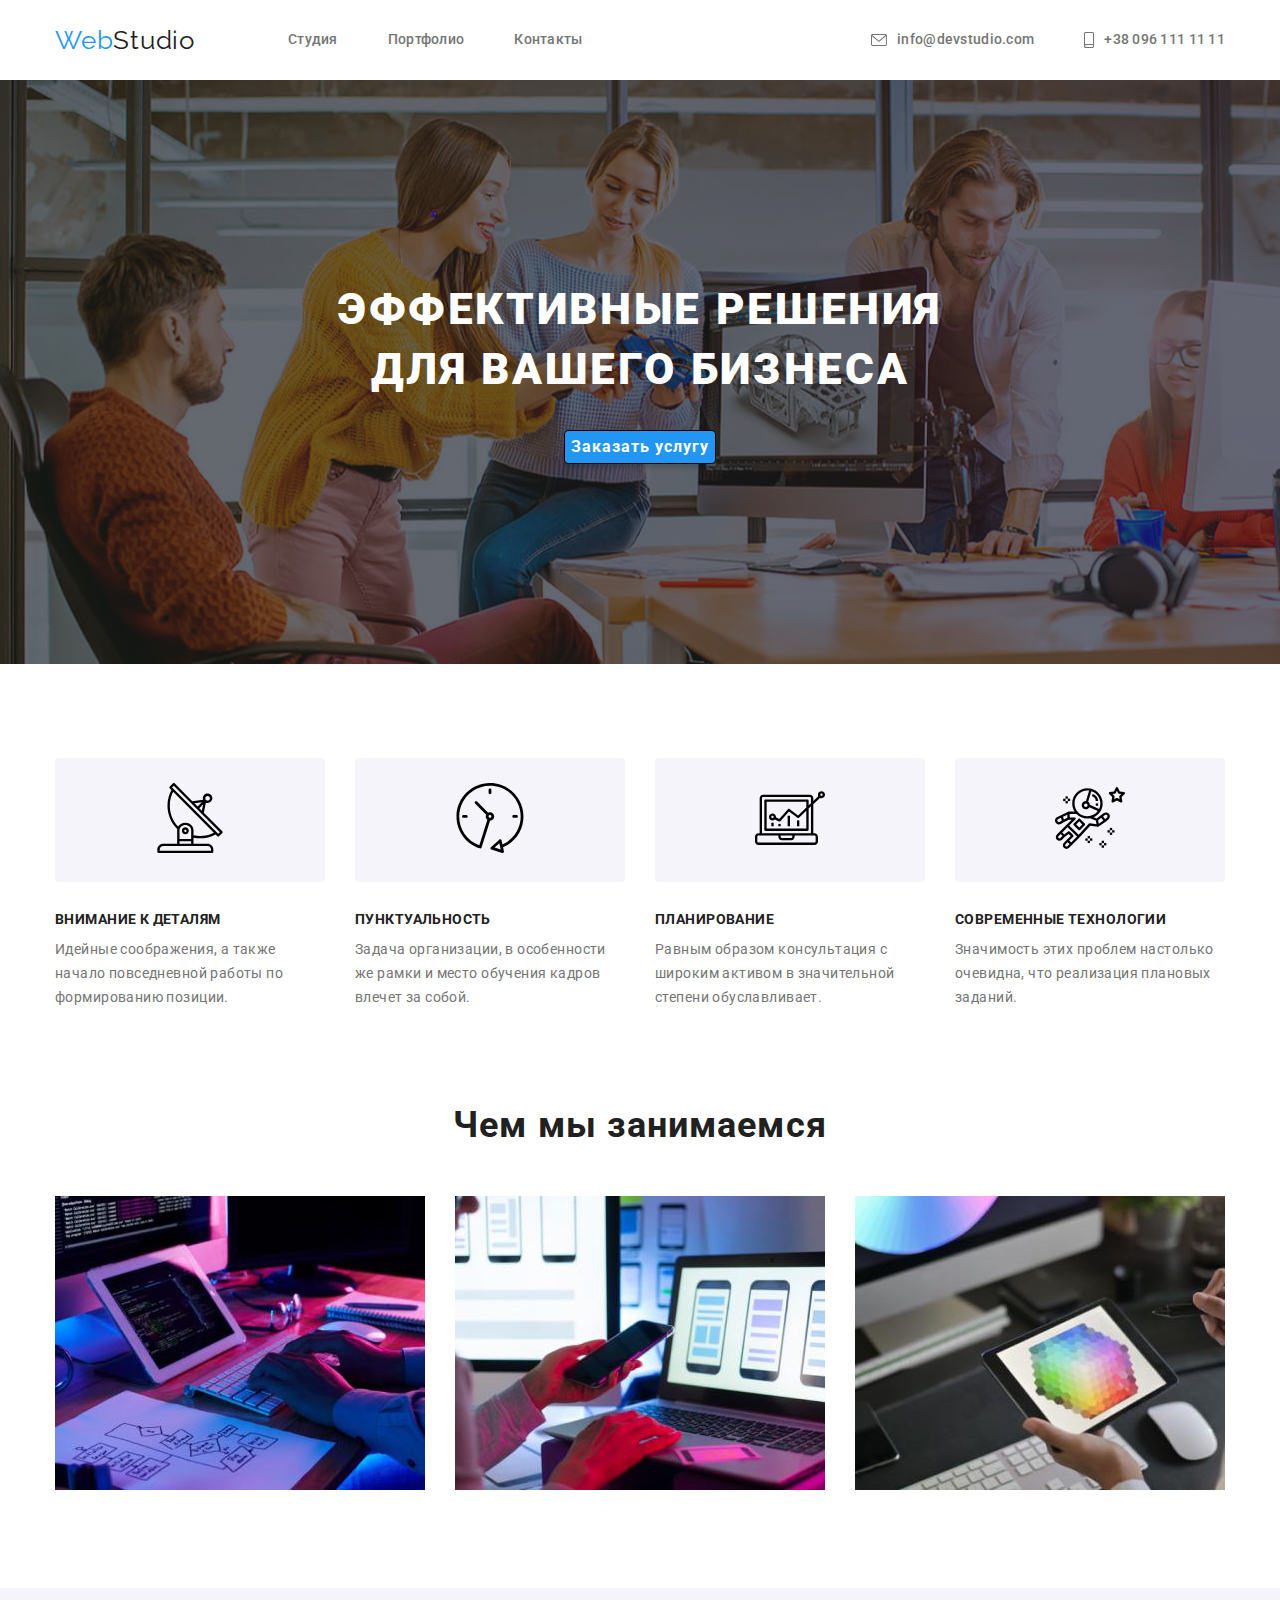
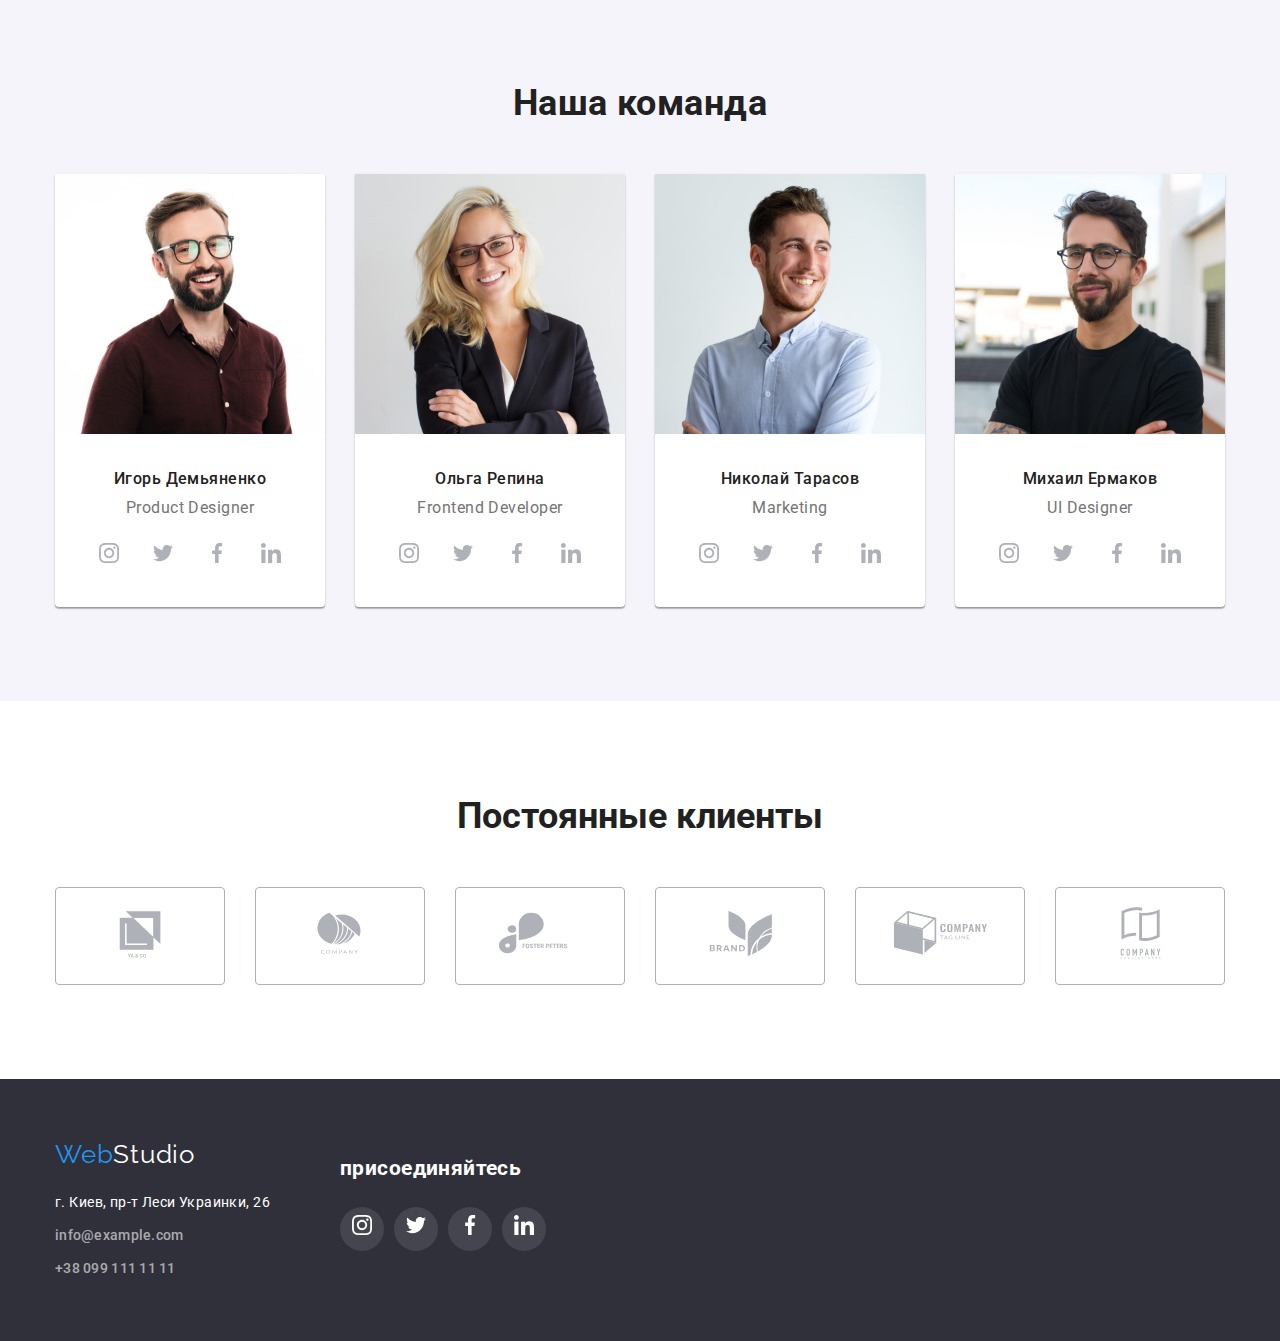
==== index.html @ 65aca84b "start" ====
<!DOCTYPE html>
<html lang="ru">

<head>
    <meta charset="UTF-8" />
    <meta http-equiv="X-UA-Compatible" content="IE=edge" />
    <meta name="viewport" content="width=device-width, initial-scale=1.0" />
    <title>Главная</title>
    <link rel="stylesheet" href="./css/modern-normalize.css">
    <link rel="preconnect" href="https://fonts.gstatic.com">
    <link href="https://fonts.googleapis.com/css2?family=Raleway:wght@700&family=Roboto:wght@400;500;700;900&display=swap" rel="stylesheet">
    <link rel="stylesheet" href="./css/styles.css">
</head>

<body class="body">
    <header class="header">
    <div class="container">
        <nav class="navlist">
        <a class="logo" href="./index.html"><span class="logo-web">Web</span>Studio</a> 
        <ul class="social-links">
                <li class="item"><a class="link" href="./index.html">Студия</a></li>
                <li class="item"><a class="link" href="./portfolio.html">Портфолио</a></li>
                <li class="item"><a class="link" href="">Контакты</a></li>
            </ul>
        </nav>
        <ul class="contacts-link">
            <li class="item">
                <a class="link links" href="mailto:info@devstudio.com">
                    <svg class="all" width="16px" height="12px">
                        <use href="./images/sprite.svg#icon-envelope"></use>
                    </svg>info@devstudio.com</a>
            </li>
            <li class="item"><a class="link links" href="tel:+380961111111">
                <svg class="all" width="10px" height="16px">
                    <use href="./images/sprite.svg#icon-smartphone"></use>
                </svg>+38 096 111 11 11</a></li>
        </ul>
    </div>
    </header>
    <main>
        <section class="banner section">
        <div class="container">
            <h1 class="banner-text">
                Эффективные решения для вашего бизнеса
            </h1>
            <button class="button" type="button">Заказать услугу</button>
        </div>
        </section>
        <section class="section">
            <div class="container">
            <ul class="section-why">
                <!--    <h2>почему мы</h2> -->
                <li class="why">
                    <div class="why-icon"> 
                    <svg width="70" height="70">
                        <use href="./images/sprite.svg#icon-antenna"></use>
                    </svg>
                    </div>
                    <h3 class="title">Внимание к деталям</h3>
                    <p class="title-text">
                        Идейные соображения, а также начало повседневной работы по
                        формированию позиции.
                    </p>
                </li>
                <li class="why">
                    <div class="why-icon">
                    <svg width="70px" height="70px">
                        <use href="./images/sprite.svg#icon-clock"></use>
                    </svg>
                    </div>
                    <h3 class="title first-icon">Пунктуальность</h3>
                    <p class="title-text">
                        Задача организации, в особенности же рамки и место обучения кадров
                        влечет за собой.
                    </p>
                </li>
                <li class="why">
                    <div class="why-icon">
                    <svg width="70px" height="70px">
                        <use href="./images/sprite.svg#icon-diagram"></use>
                    </svg>
                    </div>
                    <h3 class="title">Планирование</h3>
                    <p class="title-text">
                        Равным образом консультация с широким активом в значительной
                        степени обуславливает.
                    </p>
                </li>
                <li class="why">
                    <div class="why-icon">
                    <svg width="70px" height="70px">
                        <use href="./images/sprite.svg#icon-astronaut"></use>
                    </svg>
                    </div>
                    <h3 class="title">Современные технологии</h3>
                    <p class="title-text">
                        Значимость этих проблем настолько очевидна, что реализация
                        плановых заданий.
                    </p>
                </li>
            </ul>
             </div>
         </section>
         <section class="work">
            <div class="container">
            <h2 class="title-work">Чем мы занимаемся</h2>
            <ul class="title-img">
                <li class="images">
                    <img src="images/box1.jpg" alt="розробка" width="370" />
                </li>
                <li class="images">
                    <img src="images/box3.jpg" alt="оптимізація" width="370" />
                </li>
                <li class="images">
                    <img src="images/box2.jpg" alt="дизайн" width="370" />
                </li>
            </ul>
            </div>
        </section>
        <section class="section team">
            <div class="container">
            <h2 class="team-head" >Наша команда</h2>
            <ul class="section-team">
                <li class="team-people">
                   <img src="images/img.jpg" alt="Игорь Демьяненко" width="270" />
                   <div class="desc">
                   <h3 class="people-name">Игорь Демьяненко</h3>
                   <p class="people-text" lang="en">Product Designer</p>
                   <ul class="icons-list">
                       <li class="first-list">
                           <a href="#">
                               <svg class="icon" width="20px" height="20px">
                                   <use href="./images/sprite.svg#icon-instagram"></use>
                               </svg>
                           </a>
                       </li>
                       <li class="first-list">
                           <a href="#">
                                <svg class="icon" width="20px" height="20px">
                                    <use href="./images/sprite.svg#icon-twitter"></use>
                                </svg>
                            </a>
                        </li>
                       <li class="first-list">
                            <a href="#">
                                <svg class="icon" width="20px" height="20px">
                                    <use href="./images/sprite.svg#icon-facebook"></use>
                                </svg>
                            </a>
                       </li>
                       <li class="first-list">
                            <a href="#">
                                <svg class="icon" width="20px" height="20px">
                                    <use href="./images/sprite.svg#icon-linkedin"></use>
                                </svg>
                            </a>
                       </li>
                   </ul>
                   </div>
                </li>
                <li class="team-people">
                    <img src="images/img1.jpg" alt="Ольга Репина" width="270" />
                    <div class="desc">
                    <h3 class="people-name">Ольга Репина</h3>
                    <p class="people-text" lang="en">Frontend Developer</p>
                    <ul class="icons-list">
                        <li class="first-list">
                            <a href="#">
                                <svg class="icon" width="20px" height="20px">
                                    <use href="./images/sprite.svg#icon-instagram"></use>
                                </svg>
                            </a>
                        </li>
                        <li class="first-list">
                            <a href="#">
                                <svg class="icon" width="20px" height="20px">
                                    <use href="./images/sprite.svg#icon-twitter"></use>
                                 </svg>
                             </a>
                         </li>
                        <li class="first-list">
                             <a href="#">
                                <svg class="icon" width="20px" height="20px">
                                    <use href="./images/sprite.svg#icon-facebook"></use>
                                 </svg>
                             </a>
                        </li>
                        <li class="first-list">
                             <a href="#">
                                 <svg class="icon" width="20px" height="20px">
                                    <use href="./images/sprite.svg#icon-linkedin"></use>
                                 </svg>
                             </a>
                        </li>
                    </ul>
                    </div>
                </li>
                <li class="team-people">
                    
                    <img src="images/img2.jpg" alt="Николай Тарасов" width="270" />
                    <div class="desc">
                    <h3 class="people-name">Николай Тарасов</h3>
                    <p class="people-text" lang="en">Marketing</p>
                    <ul class="icons-list">
                        <li class="first-list">
                            <a href="#">
                                <svg class="icon" width="20px" height="20px">
                                    <use href="./images/sprite.svg#icon-instagram"></use>
                                </svg>
                            </a>
                        </li>
                        <li class="first-list">
                            <a href="#">
                                <svg class="icon" width="20px" height="20px">
                                    <use href="./images/sprite.svg#icon-twitter"></use>
                                 </svg>
                             </a>
                         </li>
                        <li class="first-list">
                             <a href="#">
                                <svg class="icon" width="20px" height="20px">
                                    <use href="./images/sprite.svg#icon-facebook"></use>
                                 </svg>
                             </a>
                        </li>
                        <li class="first-list">
                             <a href="#">
                                 <svg class="icon" width="20px" height="20px">
                                    <use href="./images/sprite.svg#icon-linkedin"></use>
                                 </svg>
                             </a>
                        </li>
                    </ul>
                    </div>
                </li>
                <li class="team-people">
                    <img src="images/img3.jpg" alt="Михаил Ермаков" width="270" />
                    <div class="desc">
                    <h3 class="people-name">Михаил Ермаков</h3>
                    <p class="people-text" lang="en">UI Designer</p>
                    <ul class="icons-list">
                        <li class="first-list">
                            <a href="#">
                                <svg class="icon" width="20px" height="20px">
                                    <use href="./images/sprite.svg#icon-instagram"></use>
                                </svg>
                            </a>
                        </li>
                        <li class="first-list">
                            <a href="#">
                                <svg class="icon" width="20px" height="20px">
                                    <use href="./images/sprite.svg#icon-twitter"></use>
                                 </svg>
                             </a>
                         </li>
                        <li class="first-list">
                             <a href="#">
                                <svg class="icon" width="20px" height="20px">
                                    <use href="./images/sprite.svg#icon-facebook"></use>
                                 </svg>
                             </a>
                        </li>
                        <li class="first-list">
                             <a href="#">
                                 <svg class="icon" width="20px" height="20px">
                                    <use href="./images/sprite.svg#icon-linkedin"></use>
                                 </svg>
                             </a>
                        </li>
                    </ul>
                    </div>
                </li>
            </ul>
            </div>
        </section>
        <section class="clients section">
            <div class="container">
                <h2 class="team-head">Постоянные клиенты</h2>
                <ul class="client-list">
                    <li class="client">
                        <a href="#">
                            <svg class="client-icon" width="106px" height="60px">
                               <use href="./images/sprite.svg#icon-Logo-2"></use>
                            </svg>
                        </a>
                    </li>
                    <li class="client">
                        <a href="#">
                        <svg width="106px" height="60px">
                           <use href="./images/sprite.svg#icon-client2"></use>
                        </svg>
                    </a>
                    </li>
                    <li class="client" >
                        <a href="#">
                            <svg class="client-icon" width="106px" height="60px">
                               <use href="./images/sprite.svg#icon-client3"></use>
                            </svg>
                        </a>
                    </li>
                    <li class="client">
                        <a href="#">
                            <svg  width="106px" height="60px">
                               <use href="./images/sprite.svg#icon-client4"></use>
                            </svg>
                        </a>
                    </li>
                    <li class="client">
                        <a href="#">
                        <svg  width="106px" height="60px">
                           <use href="./images/sprite.svg#icon-client5"></use>
                        </svg>
                    </a>
                </li>
                    <li class="client">
                        <a href="#">
                            <svg  width="106px" height="60px">
                               <use href="./images/sprite.svg#icon-client6"></use>
                            </svg>
                        </a>
                    </li>   
                </ul>
            </div>
        </section>
    </main>
    <footer class="footer">
        <div class="container ">
        <div class="container-adress">
        <a class="logo" href="./index.html"><span class="logo-web">Web</span>Studio</a>
        <address class="adress">
            <p>г. Киев, пр-т Леси Украинки, 26</p>
            <ul class="adress-contacts">
                <li><a class="link lin" href="mailto:info@example.com">info@example.com</a></li>
                <li><a class="link lin" href="tel:+380991111111">+38 099 111 11 11</a></li>
            </ul>
        </address>
        </div>
        <div class="connect">
        <h2 class="title">присоединяйтесь</h2>
        <ul class="icons-list">
            <li class="first-list">
                <a href="#">
                    <svg class="icon" width="20px" height="20px">
                        <use href="./images/sprite.svg#icon-instagram"></use>
                    </svg>
                </a>
            </li>
            <li class="first-list">
                <a href="#">
                    <svg class="icon" width="20px" height="20px">
                        <use href="./images/sprite.svg#icon-twitter"></use>
                     </svg>
                 </a>
             </li>
            <li class="first-list">
                 <a href="#">
                    <svg class="icon" width="20px" height="20px">
                        <use href="./images/sprite.svg#icon-facebook"></use>
                     </svg>
                 </a>
            </li>
            <li class="first-list">
                 <a href="#">
                    <svg class="icon" width="20px" height="20px">
                        <use href="./images/sprite.svg#icon-linkedin"></use>
                     </svg>
                 </a>
            </li>
        </ul>
        </div>
        </div>
    </footer>
</body>

</html>
---- css/styles.css ----
:root {
  --color-link: #2196f3;
  --color: #212121;
  --color-text: #757575;
  --color-banner: #2f303a;
  --color-w: #ffffff;
  --portfolo-button: #f5f4fa;
  --color-icon:#AFB1B8;
}

.body {
  font-family: "Roboto", "Raleway";
  font-style: normal;
  color: var(--color);
  background-color: var(--color-w);
  max-width: 1600px;
}

address {
  font-style: normal;
}
.container {
  width: 1200px;
  padding: 0px 15px;
  margin: 0 auto;
}
.port {
  border-bottom: 1px solid rgba(0 0 0/25%);
}
.header .container {
  display: flex;
  align-items: center;
}
.navlist {
  display: flex;
  align-items: center;
}
.social-links {
  display: flex;
  margin-left: 93px;
  color: var(--color-text);
}

.social-links .item:not(:last-child) {
  margin-right: 50px;
}
.contacts-link {
  display: flex;
  margin-left: auto;
  fill: var(--color-text);
}
.all{
  margin-right: 10px;
} 
.contacts-link .item:not(:first-child) {
  margin-left: 50px;
} 
.contacts-link .link {
  display: flex;
  align-items: center;
}
/*logo*/

.logo {
  font-family: "Raleway";
  font-size: 26px;
  line-height: 1.17;
  letter-spacing: 0.03em;
}
.logo-web {
  color: var(--color-link);
}
.social-links .link {
  display: block;
  padding-top: 32px;
  padding-bottom: 32px;
}
.link {
  font-weight: 500;
  font-size: 14px;
  line-height: 1.14;
  letter-spacing: 0.02em;
}

/*меню навігації*/
.all:hover,
.all:focus,
.link:hover,
.link:focus {
  color: var(--color-link);
  fill: var(--color-link);
}
.link:active {
  color: red;
}
.links {
  color: var(--color-text);
}

/*main*/

.section {
  padding: 94px 0;
}

/*section banner*/
.banner {
  background: var(--color-banner);
  max-width: 1600px;
  background-image: linear-gradient(to right, rgba(48, 58, 47, 0.4), rgba(47, 48, 58, 0.4)), url('../images/main-img.svg');
  color: var(--color-w);
  padding: 200px 0px;
}
.banner-text {
  text-transform: uppercase;
  font-weight: 900;
  font-size: 44px;
  line-height: 1.36;
  letter-spacing: 0.06em;
  text-align: center;
  max-width: 696px;
  margin: 0 auto;
}
.button {
  cursor: pointer;
  color: var(--color-w);
  background-color: var(--color-link);
  font-family: "Roboto";
  font-weight: bold;
  font-size: 16px;
  line-height: 1.88;
  letter-spacing: 0.06em;
  margin: 0 auto;
  margin-top: 30px;
  border: 1px solid #000000;
  border-radius: 4px;
  box-shadow: 0px 4px 4px rgba(0, 0, 0, 0.15);
  display: block;
  text-align: center;
}
.button:hover,
.button:focus{
  color:var(--color-w);
  background-color: rgba(24, 140, 232, 1);
  border-radius: 0px;
}
/* buttons portfolio*/
.portfolio-buttons {
  display: flex;
  justify-content: center;
  margin-bottom: 50px;
}
.filter {
  background-color: var(--portfolo-button);
  border-radius: 4px;
}
.filter:not(:first-child) {
  margin-left: 8px;
}

.buttons {
  cursor: pointer;
  background-color: var(--portfolo-button);
  color: var(--color);
  font-family: "Roboto";
  font-weight: 500;
  font-size: 16px;
  line-height: 1.6;
  letter-spacing: 0.03em;
  text-align: center;
  border: none;
  border-radius: 4px;
  padding: 6px 22px;
}
.buttons:hover,
.buttons:focus {
  background: var(--color-link);
  color: var(--color-w);
  box-shadow: 0px 3px 1px rgba(0, 0, 0, 0.1), 0px 1px 2px rgba(0, 0, 0, 0.08), 0px 2px 2px rgba(0, 0, 0, 0.12);
}
/*portfolio*/
/*чому ми і чим займаємось*/
.section-why {
  display: flex;
}
.why-icon{
  display: block;
  padding: 25px 100px;
  margin-bottom: 30px;
  background: var(--portfolo-button);
  border-radius: 4px;
}
.why:not(:last-child) {
  margin-right: 30px;
}
.why .title {
  margin-bottom: 10px;
  text-transform: uppercase;
  font-weight: bold;
  font-size: 14px;
  line-height: 1.14;
  letter-spacing: 0.03em;
}
.title-text {
  font-size: 14px;
  line-height: 1.71;
  letter-spacing: 0.03em;
  color: var(--color-text);
}
.work {
  padding-bottom: 94px;
}
.title-work {
  font-weight: bold;
  font-size: 36px;
  line-height: 1.17;
  letter-spacing: 0.03em;
  text-align: center;
  margin-bottom: 50px;
}

.title-img {
  display: flex;
}
.title-img .images:not(:last-child) {
  margin-right: 30px;
}
/*наша команда*/
.team {
  background-color: var(--portfolo-button);
  letter-spacing: 0.03em;
}
.team-head {
  font-weight: bold;
  font-size: 36px;
  line-height: 1.17;
  margin-bottom: 50px;
  text-align: center;
}
.section-team {
  display: flex;
  justify-content: space-between;
}
.team-people {
  background-color: var(--color-w);
  box-shadow: 0px 1px 3px rgba(0, 0, 0, 0.12), 0px 1px 1px rgba(0, 0, 0, 0.14),
    0px 2px 1px rgba(0, 0, 0, 0.2);
  border-radius: 0px 0px 4px 4px;
}
.desc {
  padding-top: 30px;
  padding-bottom: 30px;
  text-align: center;
  line-height: 1.19;
}
.people-name {
  font-weight: 500;
  margin-bottom: 10px;
  font-size: 16px;
}
.people-text {
  color: var(--color-text);
  font-size: 16px;
  margin-bottom: 16px;
}
.icons-list{
  display: flex;
  justify-content: space-between;
  width: 206px;
  margin: 0 auto;
  fill: var(--color-icon);
}
.icons-list li:not(:last-child) {
  margin-right: 10px;
}
.icons-list li{
  width: 44px;
  height: 44px;   
  border-radius: 50%;
  display: flex;
  justify-content: center;
  align-items: center; 
}
.first-list:hover,
.first-list:focus {
  background: var(--color-link);
  fill: var(--color-w);
}
/*client section*/
.client-list{
  display: flex;
  justify-content: space-between;
}
.clients .client{
  fill: var(--color-icon);
}
.client{
  max-width: 170px; 
  border: 1px solid var(--color-icon);
  box-sizing: border-box;
  border-radius: 4px;
  padding: 16px 32px;
}
.client:not(:last-child){
  margin-right: 30px;
}
.client:hover,
.client:focus {
  border-color: var(--color-link);
  fill: var(--color-link);
}
/*client section*/
/*footer*/
.footer {
  background-color: var(--color-banner);
  color: var(--color-w);
  font-size: 14px;
  line-height: 1.71;
  letter-spacing: 0.03em;
  padding-top: 60px;
  padding-bottom: 60px;
}
.footer .container{
  display: flex;
}
.adress p {
  margin-top: 20px;
  margin-bottom: 9px;
}
.adress-contacts li:not(:last-child) {
  margin-bottom: 9px;
}
.lin {
  color: rgba(255, 255, 255, 0.6);
}
.connect{
  margin-top: 12px;
  margin-left: 70px;
}
.connect .title{
  margin-bottom: 20px;
}
.connect .first-list{
  background:  rgba(255, 255, 255, 0.1);
  fill: var(--color-w);
}
.connect .first-list:hover,
.connect .first-list:focus {
  background: var(--color-link);
  fill: var(--color-w);
}
/*portfolio main*/
.examples {
  display: flex;
  flex-wrap: wrap;
  margin-left: -30px;
  margin-top: -30px;
  list-style: none;
}
.examples-item {
  /*це наш item*/
  margin-left: 30px;
  margin-top: 30px; /*
  flex-basis: cacl((1200- 90px)/3); */
}
.examples-item:hover{
  cursor: pointer;
  box-shadow: 0px 1px 1px rgba(0, 0, 0, 0.12), 0px 4px 4px rgba(0, 0, 0, 0.06), 1px 4px 6px rgba(0, 0, 0, 0.16);
}

.examples-item img {
  display: block;
}
.discription {
  padding: 20px 24px;
}
.examples > li {
  width: 370px;
  border: 1px solid #eeeeee;
}
.title-examples {
  font-weight: bold;
  font-size: 18px;
  line-height: 2;
  letter-spacing: 0.06em;
  margin-bottom: 4px;
}
.text-examples {
  font-size: 16px;
  line-height: 1.87;
  letter-spacing: 0.03em;
  color: var(--color-text);
}
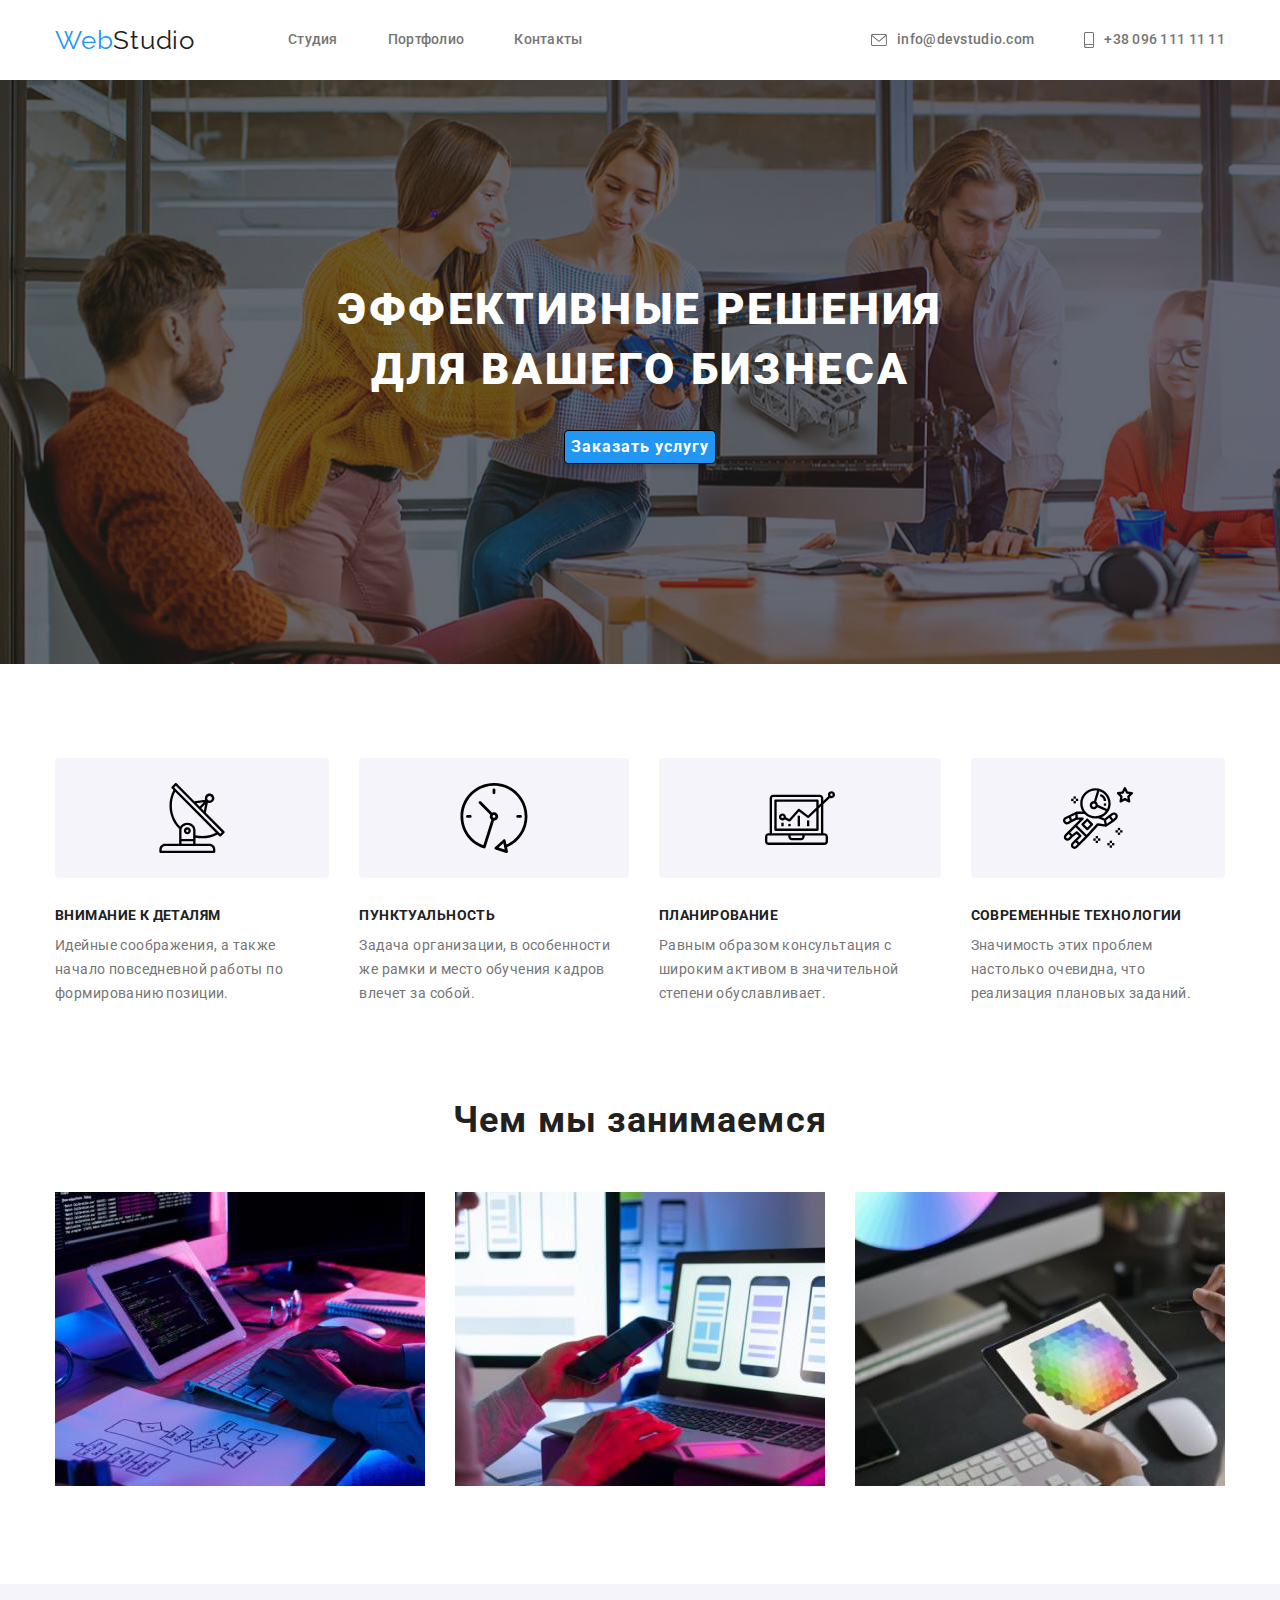
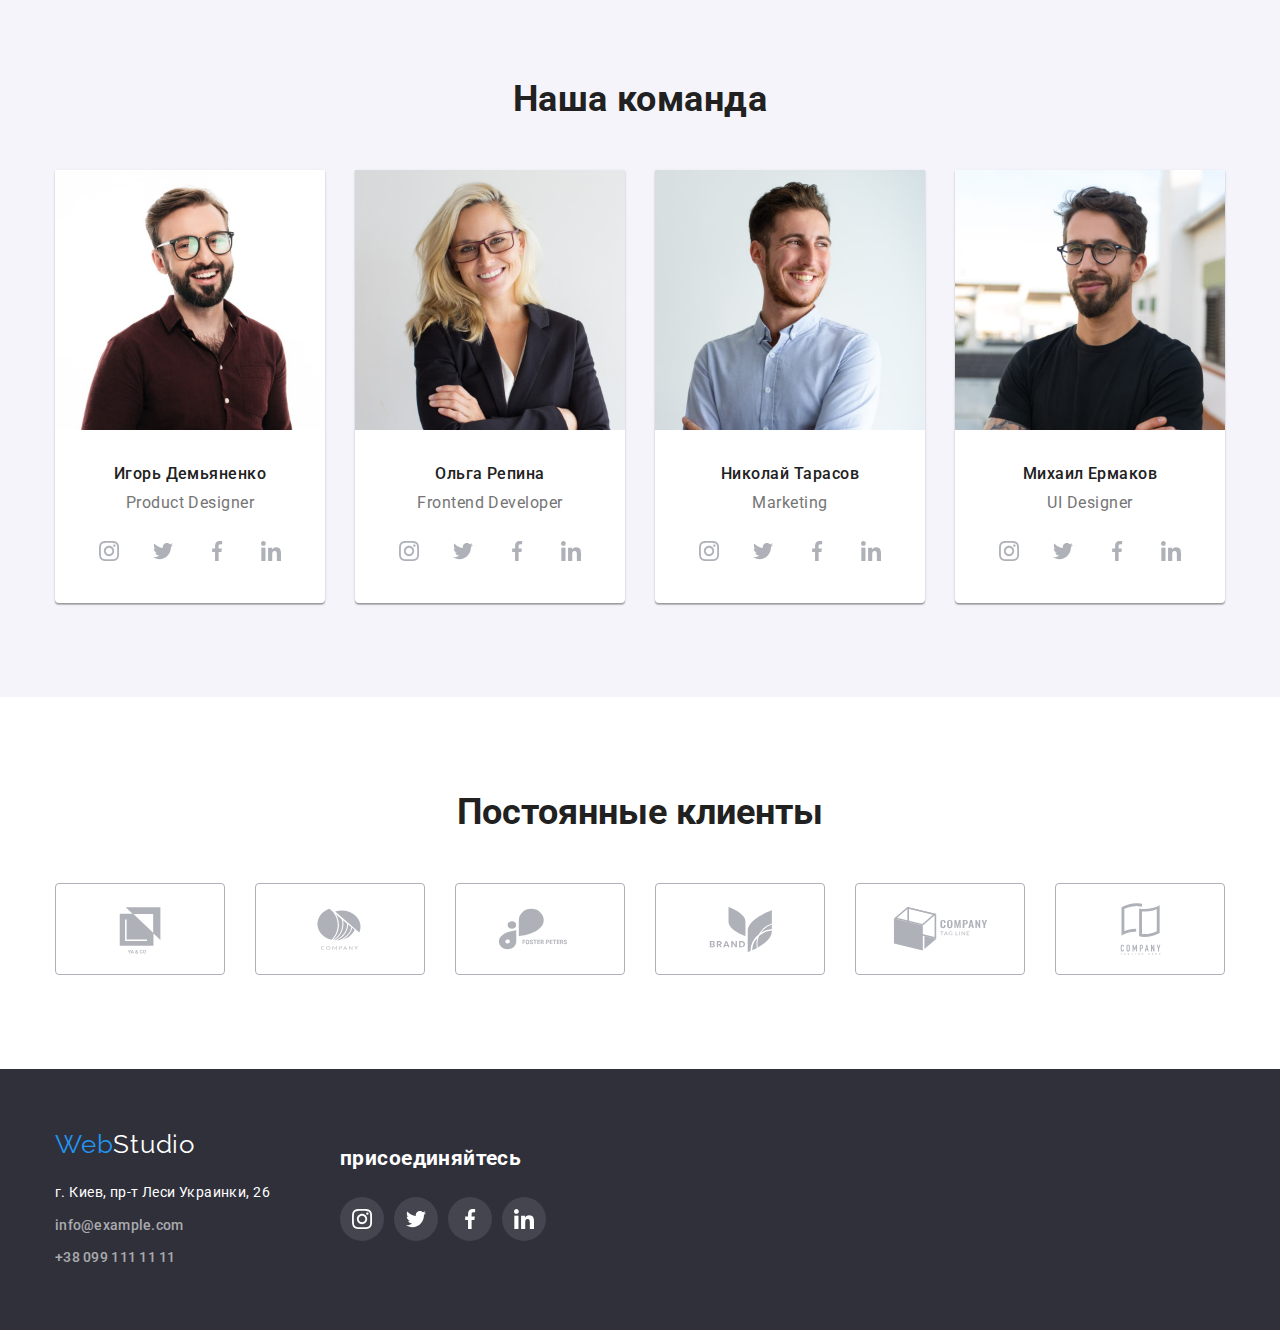
==== commit 5fccc2a4: "start" ====
--- a/index.html
+++ b/index.html
@@ -127,29 +127,29 @@
                    <h3 class="people-name">Игорь Демьяненко</h3>
                    <p class="people-text" lang="en">Product Designer</p>
                    <ul class="icons-list">
-                       <li class="first-list">
-                           <a href="#">
+                       <li>
+                            <a class="first-list" href="#">
                                <svg class="icon" width="20px" height="20px">
                                    <use href="./images/sprite.svg#icon-instagram"></use>
                                </svg>
                            </a>
                        </li>
-                       <li class="first-list">
-                           <a href="#">
+                       <li >
+                           <a class="first-list" href="#">
                                 <svg class="icon" width="20px" height="20px">
                                     <use href="./images/sprite.svg#icon-twitter"></use>
                                 </svg>
                             </a>
                         </li>
-                       <li class="first-list">
-                            <a href="#">
+                       <li>
+                            <a class="first-list" href="#">
                                 <svg class="icon" width="20px" height="20px">
                                     <use href="./images/sprite.svg#icon-facebook"></use>
                                 </svg>
                             </a>
                        </li>
-                       <li class="first-list">
-                            <a href="#">
+                       <li>
+                            <a class="first-list" href="#">
                                 <svg class="icon" width="20px" height="20px">
                                     <use href="./images/sprite.svg#icon-linkedin"></use>
                                 </svg>
@@ -164,34 +164,34 @@
                     <h3 class="people-name">Ольга Репина</h3>
                     <p class="people-text" lang="en">Frontend Developer</p>
                     <ul class="icons-list">
-                        <li class="first-list">
-                            <a href="#">
-                                <svg class="icon" width="20px" height="20px">
-                                    <use href="./images/sprite.svg#icon-instagram"></use>
+                        <li>
+                            <a class="first-list" href="#">
+                               <svg class="icon" width="20px" height="20px">
+                                   <use href="./images/sprite.svg#icon-instagram"></use>
+                               </svg>
+                           </a>
+                       </li>
+                       <li >
+                           <a class="first-list" href="#">
+                                <svg class="icon" width="20px" height="20px">
+                                    <use href="./images/sprite.svg#icon-twitter"></use>
                                 </svg>
                             </a>
                         </li>
-                        <li class="first-list">
-                            <a href="#">
-                                <svg class="icon" width="20px" height="20px">
-                                    <use href="./images/sprite.svg#icon-twitter"></use>
-                                 </svg>
-                             </a>
-                         </li>
-                        <li class="first-list">
-                             <a href="#">
+                       <li>
+                            <a class="first-list" href="#">
                                 <svg class="icon" width="20px" height="20px">
                                     <use href="./images/sprite.svg#icon-facebook"></use>
-                                 </svg>
-                             </a>
-                        </li>
-                        <li class="first-list">
-                             <a href="#">
-                                 <svg class="icon" width="20px" height="20px">
+                                </svg>
+                            </a>
+                       </li>
+                       <li>
+                            <a class="first-list" href="#">
+                                <svg class="icon" width="20px" height="20px">
                                     <use href="./images/sprite.svg#icon-linkedin"></use>
-                                 </svg>
-                             </a>
-                        </li>
+                                </svg>
+                            </a>
+                       </li>
                     </ul>
                     </div>
                 </li>
@@ -202,34 +202,34 @@
                     <h3 class="people-name">Николай Тарасов</h3>
                     <p class="people-text" lang="en">Marketing</p>
                     <ul class="icons-list">
-                        <li class="first-list">
-                            <a href="#">
-                                <svg class="icon" width="20px" height="20px">
-                                    <use href="./images/sprite.svg#icon-instagram"></use>
+                        <li>
+                            <a class="first-list" href="#">
+                               <svg class="icon" width="20px" height="20px">
+                                   <use href="./images/sprite.svg#icon-instagram"></use>
+                               </svg>
+                           </a>
+                       </li>
+                       <li >
+                           <a class="first-list" href="#">
+                                <svg class="icon" width="20px" height="20px">
+                                    <use href="./images/sprite.svg#icon-twitter"></use>
                                 </svg>
                             </a>
                         </li>
-                        <li class="first-list">
-                            <a href="#">
-                                <svg class="icon" width="20px" height="20px">
-                                    <use href="./images/sprite.svg#icon-twitter"></use>
-                                 </svg>
-                             </a>
-                         </li>
-                        <li class="first-list">
-                             <a href="#">
+                       <li>
+                            <a class="first-list" href="#">
                                 <svg class="icon" width="20px" height="20px">
                                     <use href="./images/sprite.svg#icon-facebook"></use>
-                                 </svg>
-                             </a>
-                        </li>
-                        <li class="first-list">
-                             <a href="#">
-                                 <svg class="icon" width="20px" height="20px">
+                                </svg>
+                            </a>
+                       </li>
+                       <li>
+                            <a class="first-list" href="#">
+                                <svg class="icon" width="20px" height="20px">
                                     <use href="./images/sprite.svg#icon-linkedin"></use>
-                                 </svg>
-                             </a>
-                        </li>
+                                </svg>
+                            </a>
+                       </li>
                     </ul>
                     </div>
                 </li>
@@ -239,34 +239,34 @@
                     <h3 class="people-name">Михаил Ермаков</h3>
                     <p class="people-text" lang="en">UI Designer</p>
                     <ul class="icons-list">
-                        <li class="first-list">
-                            <a href="#">
-                                <svg class="icon" width="20px" height="20px">
-                                    <use href="./images/sprite.svg#icon-instagram"></use>
+                        <li>
+                            <a class="first-list" href="#">
+                               <svg class="icon" width="20px" height="20px">
+                                   <use href="./images/sprite.svg#icon-instagram"></use>
+                               </svg>
+                           </a>
+                       </li>
+                       <li >
+                           <a class="first-list" href="#">
+                                <svg class="icon" width="20px" height="20px">
+                                    <use href="./images/sprite.svg#icon-twitter"></use>
                                 </svg>
                             </a>
                         </li>
-                        <li class="first-list">
-                            <a href="#">
-                                <svg class="icon" width="20px" height="20px">
-                                    <use href="./images/sprite.svg#icon-twitter"></use>
-                                 </svg>
-                             </a>
-                         </li>
-                        <li class="first-list">
-                             <a href="#">
+                       <li>
+                            <a class="first-list" href="#">
                                 <svg class="icon" width="20px" height="20px">
                                     <use href="./images/sprite.svg#icon-facebook"></use>
-                                 </svg>
-                             </a>
-                        </li>
-                        <li class="first-list">
-                             <a href="#">
-                                 <svg class="icon" width="20px" height="20px">
+                                </svg>
+                            </a>
+                       </li>
+                       <li>
+                            <a class="first-list" href="#">
+                                <svg class="icon" width="20px" height="20px">
                                     <use href="./images/sprite.svg#icon-linkedin"></use>
-                                 </svg>
-                             </a>
-                        </li>
+                                </svg>
+                            </a>
+                       </li>
                     </ul>
                     </div>
                 </li>
@@ -277,43 +277,43 @@
             <div class="container">
                 <h2 class="team-head">Постоянные клиенты</h2>
                 <ul class="client-list">
-                    <li class="client">
-                        <a href="#">
-                            <svg class="client-icon" width="106px" height="60px">
+                    <li>
+                        <a class="client" href="#">
+                            <svg width="106px" height="60px">
                                <use href="./images/sprite.svg#icon-Logo-2"></use>
                             </svg>
                         </a>
                     </li>
-                    <li class="client">
-                        <a href="#">
+                    <li >
+                        <a class="client" href="#">
                         <svg width="106px" height="60px">
                            <use href="./images/sprite.svg#icon-client2"></use>
                         </svg>
                     </a>
                     </li>
-                    <li class="client" >
-                        <a href="#">
-                            <svg class="client-icon" width="106px" height="60px">
+                    <li  >
+                        <a class="client" href="#">
+                            <svg width="106px" height="60px">
                                <use href="./images/sprite.svg#icon-client3"></use>
                             </svg>
                         </a>
                     </li>
-                    <li class="client">
-                        <a href="#">
+                    <li >
+                        <a class="client" href="#">
                             <svg  width="106px" height="60px">
                                <use href="./images/sprite.svg#icon-client4"></use>
                             </svg>
                         </a>
                     </li>
-                    <li class="client">
-                        <a href="#">
+                    <li     >
+                        <a class="client" href="#">
                         <svg  width="106px" height="60px">
                            <use href="./images/sprite.svg#icon-client5"></use>
                         </svg>
                     </a>
                 </li>
-                    <li class="client">
-                        <a href="#">
+                    <li>
+                        <a class="client" href="#">
                             <svg  width="106px" height="60px">
                                <use href="./images/sprite.svg#icon-client6"></use>
                             </svg>
@@ -338,29 +338,29 @@
         <div class="connect">
         <h2 class="title">присоединяйтесь</h2>
         <ul class="icons-list">
-            <li class="first-list">
-                <a href="#">
+            <li class="">
+                <a class="footer-icons" href="#">
                     <svg class="icon" width="20px" height="20px">
                         <use href="./images/sprite.svg#icon-instagram"></use>
                     </svg>
                 </a>
             </li>
-            <li class="first-list">
-                <a href="#">
+            <li class="">
+                <a class="footer-icons" href="#">
                     <svg class="icon" width="20px" height="20px">
                         <use href="./images/sprite.svg#icon-twitter"></use>
                      </svg>
                  </a>
              </li>
-            <li class="first-list">
-                 <a href="#">
+            <li class="">
+                 <a class="footer-icons" href="#">
                     <svg class="icon" width="20px" height="20px">
                         <use href="./images/sprite.svg#icon-facebook"></use>
                      </svg>
                  </a>
             </li>
-            <li class="first-list">
-                 <a href="#">
+            <li class="">
+                 <a class="footer-icons" href="#">
                     <svg class="icon" width="20px" height="20px">
                         <use href="./images/sprite.svg#icon-linkedin"></use>
                      </svg>
--- a/css/styles.css
+++ b/css/styles.css
@@ -184,8 +184,10 @@
   display: flex;
 }
 .why-icon{
-  display: block;
-  padding: 25px 100px;
+  display: flex;
+  align-items: center;
+  justify-content: center;
+  height: 120px;
   margin-bottom: 30px;
   background: var(--portfolo-button);
   border-radius: 4px;
@@ -273,28 +275,28 @@
 .icons-list li:not(:last-child) {
   margin-right: 10px;
 }
-.icons-list li{
+
+.first-list {
+  display: flex;
+  height: 44px;
   width: 44px;
-  height: 44px;   
   border-radius: 50%;
-  display: flex;
   justify-content: center;
-  align-items: center; 
+  align-items: center;
+  fill: var(--color-icon);
+
 }
 .first-list:hover,
 .first-list:focus {
   background: var(--color-link);
-  fill: var(--color-w);
+  fill: var(--color-w); 
 }
 /*client section*/
 .client-list{
   display: flex;
   justify-content: space-between;
 }
-.clients .client{
-  fill: var(--color-icon);
-}
-.client{
+.x{
   max-width: 170px; 
   border: 1px solid var(--color-icon);
   box-sizing: border-box;
@@ -303,6 +305,15 @@
 }
 .client:not(:last-child){
   margin-right: 30px;
+}
+.client{
+  display: block;
+  width: 170px;
+  height: 92px;
+  padding: 16px 32px;
+  border: 1px solid var(--color-icon);
+  border-radius: 4px;
+  fill: var(--color-icon);
 }
 .client:hover,
 .client:focus {
@@ -340,14 +351,20 @@
 .connect .title{
   margin-bottom: 20px;
 }
-.connect .first-list{
-  background:  rgba(255, 255, 255, 0.1);
+.footer-icons {
+  display: flex;
+  height: 44px;
+  width: 44px;
+  border-radius: 50%;
+  justify-content: center;
+  align-items: center;
+  background: rgba(255, 255, 255, 0.1);
   fill: var(--color-w);
 }
-.connect .first-list:hover,
-.connect .first-list:focus {
+.footer-icons:hover,
+.footer-icons:focus {
   background: var(--color-link);
-  fill: var(--color-w);
+  fill: currentColor;
 }
 /*portfolio main*/
 .examples {
@@ -359,30 +376,37 @@
 }
 .examples-item {
   /*це наш item*/
+  cursor: pointer;
   margin-left: 30px;
   margin-top: 30px; /*
   flex-basis: cacl((1200- 90px)/3); */
 }
-.examples-item:hover{
-  cursor: pointer;
+
+.examples-item a:focus,
+.examples-item a:hover {
   box-shadow: 0px 1px 1px rgba(0, 0, 0, 0.12), 0px 4px 4px rgba(0, 0, 0, 0.06), 1px 4px 6px rgba(0, 0, 0, 0.16);
 }
-
-.examples-item img {
+.examples-item a{
+  display: block;
+}
+.port-img{
   display: block;
 }
 .discription {
   padding: 20px 24px;
-}
+  border-right: 1px solid #eeeeee;
+  border-bottom: 1px solid #eeeeee;
+  border-left: 1px solid #eeeeee;
+}
+
 .examples > li {
   width: 370px;
-  border: 1px solid #eeeeee;
 }
 .title-examples {
   font-weight: bold;
   font-size: 18px;
   line-height: 2;
-  letter-spacing: 0.06em;
+  letter-spacing: 0.04em;
   margin-bottom: 4px;
 }
 .text-examples {
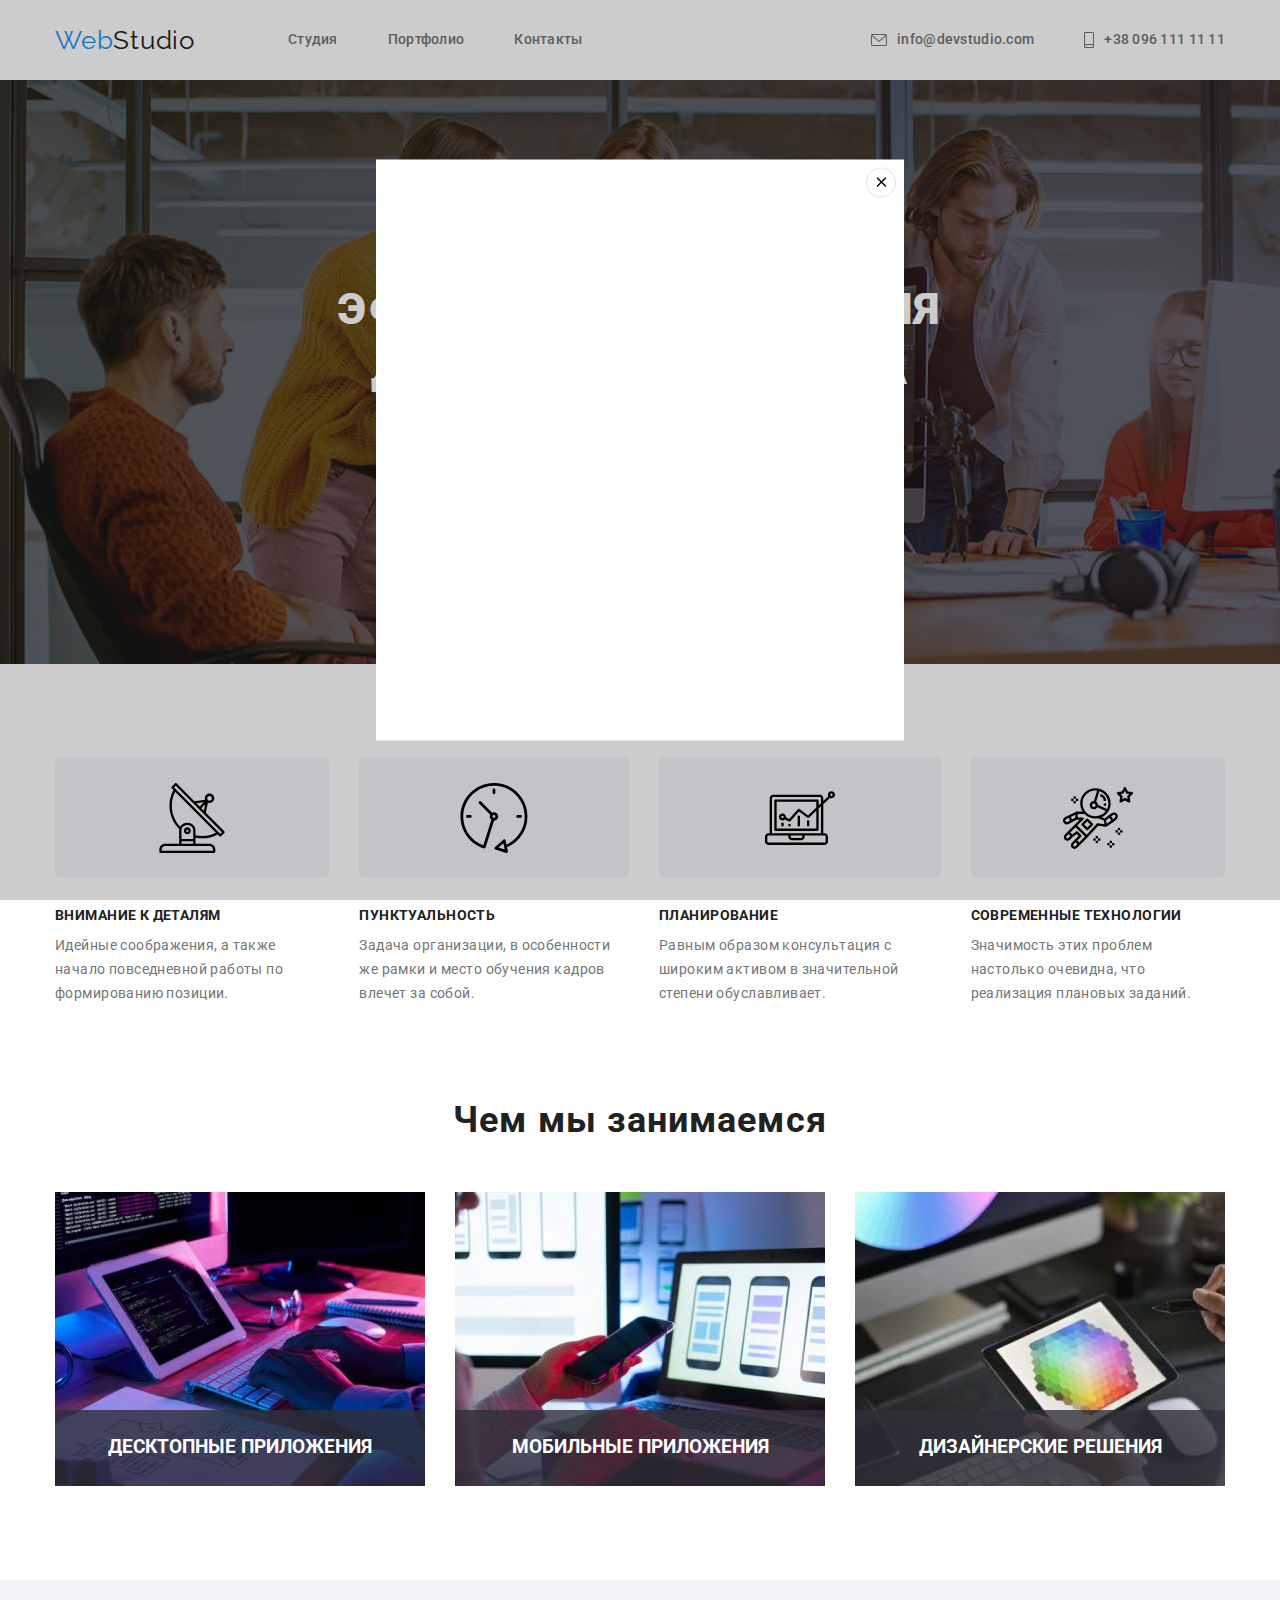
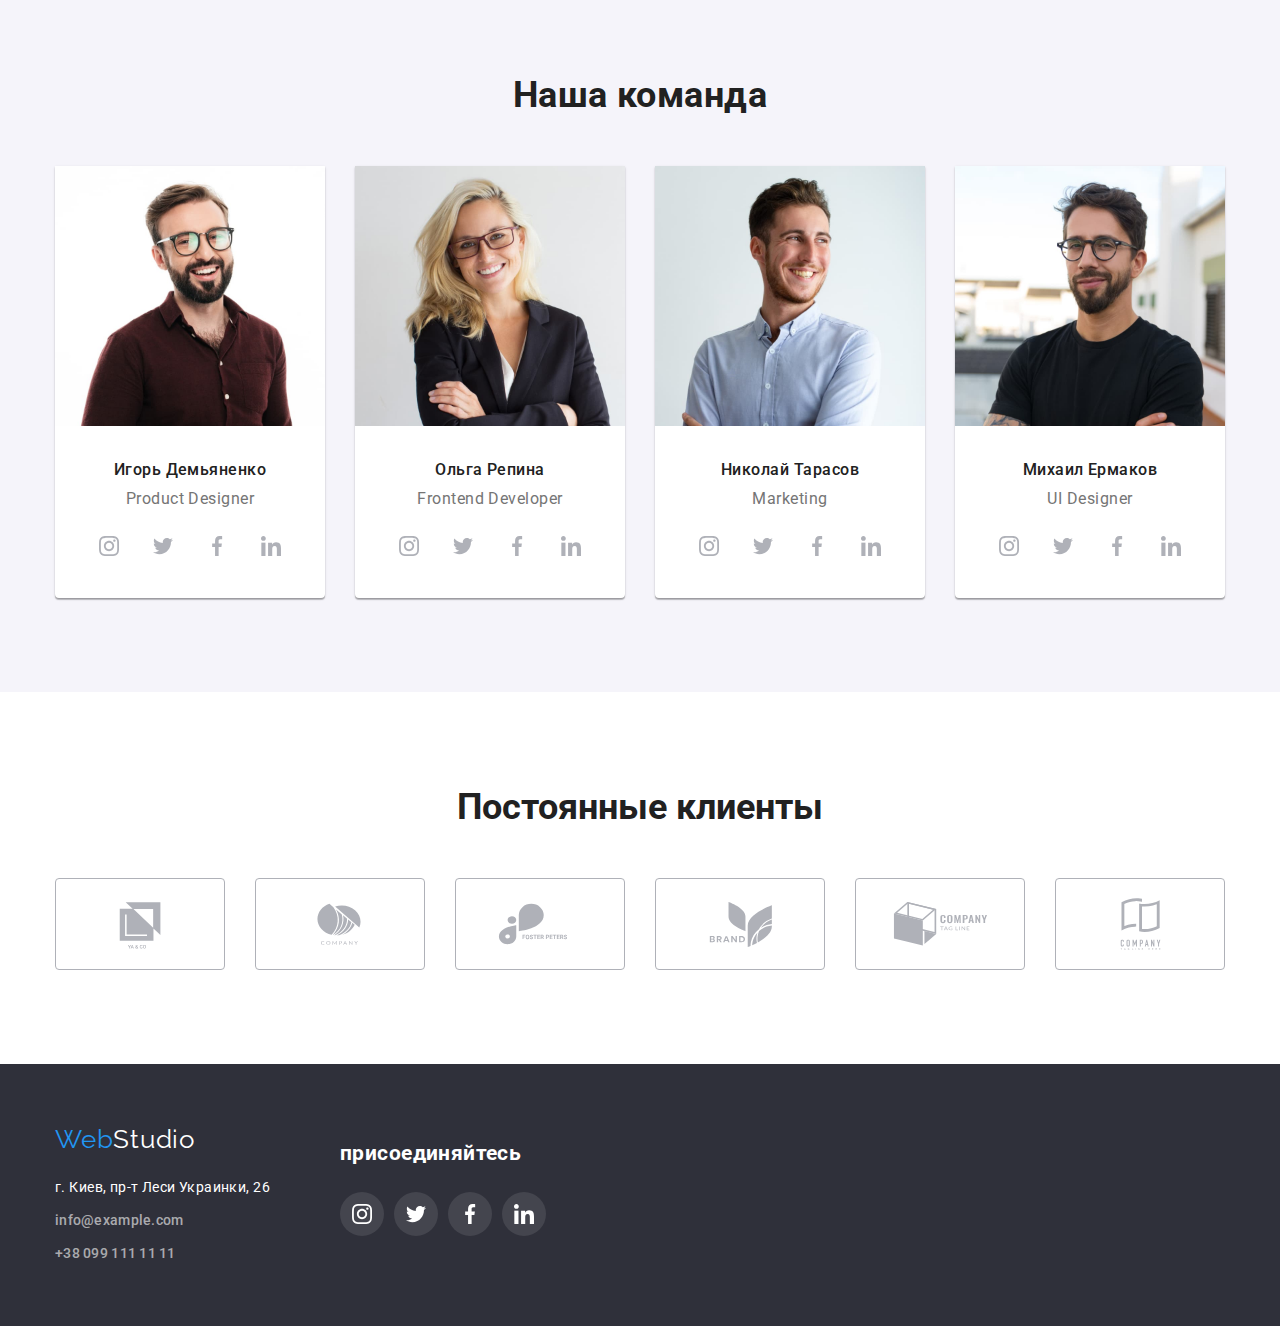
==== commit dded5d70: "1" ====
--- a/index.html
+++ b/index.html
@@ -2,7 +2,7 @@
 <html lang="ru">
 
 <head>
-    <meta charset="UTF-8" />
+    <meta charset="UTF-8"/>
     <meta http-equiv="X-UA-Compatible" content="IE=edge" />
     <meta name="viewport" content="width=device-width, initial-scale=1.0" />
     <title>Главная</title>
@@ -43,8 +43,9 @@
             <h1 class="banner-text">
                 Эффективные решения для вашего бизнеса
             </h1>
-            <button class="button" type="button">Заказать услугу</button>
+            <button class="button" type="button" data-modal-open>Заказать услугу</button>
         </div>
+        
         </section>
         <section class="section">
             <div class="container">
@@ -106,13 +107,22 @@
             <h2 class="title-work">Чем мы занимаемся</h2>
             <ul class="title-img">
                 <li class="images">
+                    <div class="label">
                     <img src="images/box1.jpg" alt="розробка" width="370" />
+                    <h3 class="title">десктопные приложения</h3>
+                </div>
                 </li>
                 <li class="images">
+                    <div class="label">
                     <img src="images/box3.jpg" alt="оптимізація" width="370" />
+                    <h3 class="title">Мобильные приложения</h3>
+                </div>
                 </li>
                 <li class="images">
+                    <div class="label">
                     <img src="images/box2.jpg" alt="дизайн" width="370" />
+                    <h3 class="title">Дизайнерские решения</h3>
+                    </div>
                 </li>
             </ul>
             </div>
@@ -315,7 +325,7 @@
                     <li>
                         <a class="client" href="#">
                             <svg  width="106px" height="60px">
-                               <use href="./images/sprite.svg#icon-client6"></use>
+                                <use href="./images/sprite.svg#icon-client6"></use>
                             </svg>
                         </a>
                     </li>   
@@ -325,23 +335,23 @@
     </main>
     <footer class="footer">
         <div class="container ">
-        <div class="container-adress">
-        <a class="logo" href="./index.html"><span class="logo-web">Web</span>Studio</a>
-        <address class="adress">
-            <p>г. Киев, пр-т Леси Украинки, 26</p>
-            <ul class="adress-contacts">
-                <li><a class="link lin" href="mailto:info@example.com">info@example.com</a></li>
-                <li><a class="link lin" href="tel:+380991111111">+38 099 111 11 11</a></li>
-            </ul>
-        </address>
-        </div>
-        <div class="connect">
-        <h2 class="title">присоединяйтесь</h2>
-        <ul class="icons-list">
-            <li class="">
-                <a class="footer-icons" href="#">
-                    <svg class="icon" width="20px" height="20px">
-                        <use href="./images/sprite.svg#icon-instagram"></use>
+            <div class="container-adress">
+                <a class="logo" href="./index.html"><span class="logo-web">Web</span>Studio</a>
+                <address class="adress">
+                    <p>г. Киев, пр-т Леси Украинки, 26</p>
+                    <ul class="adress-contacts">
+                        <li><a class="link lin" href="mailto:info@example.com">info@example.com</a></li>
+                        <li><a class="link lin" href="tel:+380991111111">+38 099 111 11 11</a></li>
+                    </ul>
+                </address>
+            </div>
+            <div class="connect">
+                <h2 class="title">присоединяйтесь</h2>
+                <ul class="icons-list">
+                    <li class="">
+                        <a class="footer-icons" href="#">
+                            <svg class="icon" width="20px" height="20px">
+                                <use href="./images/sprite.svg#icon-instagram"></use>
                     </svg>
                 </a>
             </li>
@@ -350,26 +360,39 @@
                     <svg class="icon" width="20px" height="20px">
                         <use href="./images/sprite.svg#icon-twitter"></use>
                      </svg>
+                    </a>
+                </li>
+                <li class="">
+                    <a class="footer-icons" href="#">
+                        <svg class="icon" width="20px" height="20px">
+                            <use href="./images/sprite.svg#icon-facebook"></use>
+                        </svg>
                  </a>
-             </li>
-            <li class="">
-                 <a class="footer-icons" href="#">
-                    <svg class="icon" width="20px" height="20px">
-                        <use href="./images/sprite.svg#icon-facebook"></use>
+                </li>
+                <li class="">
+                    <a class="footer-icons" href="#">
+                        <svg class="icon" width="20px" height="20px">
+                            <use href="./images/sprite.svg#icon-linkedin"></use>
                      </svg>
-                 </a>
-            </li>
-            <li class="">
-                 <a class="footer-icons" href="#">
-                    <svg class="icon" width="20px" height="20px">
-                        <use href="./images/sprite.svg#icon-linkedin"></use>
-                     </svg>
-                 </a>
-            </li>
-        </ul>
+                    </a>
+                </li>
+            </ul>
         </div>
-        </div>
-    </footer>
+    </div>
+</footer>
+<!--
+    
+-->
+<div data-modal class="backdrop">
+    <div class="modal">
+        <button data-modal-close class="close">
+            <svg width="18px" height="18px">
+                <use href="./images/sprite.svg#icon-close"></use>
+            </svg>
+        </button>
+    </div>
+</div>
+<script src="./modal.js"></script>
 </body>
 
 </html>
--- a/css/styles.css
+++ b/css/styles.css
@@ -143,6 +143,8 @@
   color:var(--color-w);
   background-color: rgba(24, 140, 232, 1);
   border-radius: 0px;
+  transition: box-shadow 250ms cubic-bezier(0.4, 0, 0.2, 1);
+
 }
 /* buttons portfolio*/
 .portfolio-buttons {
@@ -177,6 +179,8 @@
   background: var(--color-link);
   color: var(--color-w);
   box-shadow: 0px 3px 1px rgba(0, 0, 0, 0.1), 0px 1px 2px rgba(0, 0, 0, 0.08), 0px 2px 2px rgba(0, 0, 0, 0.12);
+  transition: box-shadow 250ms cubic-bezier(0.4, 0, 0.2, 1);
+
 }
 /*portfolio*/
 /*чому ми і чим займаємось*/
@@ -227,6 +231,23 @@
 .title-img .images:not(:last-child) {
   margin-right: 30px;
 }
+.title-img img{
+  display: block;
+}
+.label{
+  position: relative;
+}
+.title-img .title {
+  background: rgba(47, 48, 58, 0.8);
+  color: var(--color-w);
+  text-transform: uppercase;
+  text-align: center;
+  padding: 27px 0px;
+  position: absolute;
+  width: 100%;
+  bottom: 0px;
+ }
+
 /*наша команда*/
 .team {
   background-color: var(--portfolo-button);
@@ -289,20 +310,15 @@
 .first-list:hover,
 .first-list:focus {
   background: var(--color-link);
-  fill: var(--color-w); 
+  fill: var(--color-w);
+ 
 }
 /*client section*/
 .client-list{
   display: flex;
   justify-content: space-between;
 }
-.x{
-  max-width: 170px; 
-  border: 1px solid var(--color-icon);
-  box-sizing: border-box;
-  border-radius: 4px;
-  padding: 16px 32px;
-}
+
 .client:not(:last-child){
   margin-right: 30px;
 }
@@ -365,6 +381,8 @@
 .footer-icons:focus {
   background: var(--color-link);
   fill: currentColor;
+  transition: box-shadow 250ms cubic-bezier(0.4, 0, 0.2, 1);
+
 }
 /*portfolio main*/
 .examples {
@@ -385,6 +403,7 @@
 .examples-item a:focus,
 .examples-item a:hover {
   box-shadow: 0px 1px 1px rgba(0, 0, 0, 0.12), 0px 4px 4px rgba(0, 0, 0, 0.06), 1px 4px 6px rgba(0, 0, 0, 0.16);
+  transition: box-shadow 250ms cubic-bezier(0.4, 0, 0.2, 1);
 }
 .examples-item a{
   display: block;
@@ -392,7 +411,7 @@
 .port-img{
   display: block;
 }
-.discription {
+.description {
   padding: 20px 24px;
   border-right: 1px solid #eeeeee;
   border-bottom: 1px solid #eeeeee;
@@ -415,3 +434,83 @@
   letter-spacing: 0.03em;
   color: var(--color-text);
 }
+.port-overlay{
+  position: relative;
+  overflow: hidden;
+}
+.port-overlay:hover .description-text{
+  transform: translateY(0);
+}
+/*
+.port-link{
+  transition: box-shadow 250ms cubic-bezier(0.4, 0, 0.2, 1);
+}
+*/
+.description-text{
+  position: absolute;
+  width: 100%;
+  height: 100%;
+  bottom: 0;
+  left: 0;
+  background: rgba(33, 150, 243, 0.9);
+  color: var(--color-w);
+  padding: 63px 24px;
+  font-size: 18px;
+  line-height: 1.55;
+  letter-spacing: 0.03em;
+  transform: translateY(100%);
+  transition: transform 250ms ease;
+}
+/*
+.label{
+  position: relative;
+}
+.title-img .title {
+  background: rgba(47, 48, 58, 0.8);
+  color: var(--color-w);
+  text-transform: uppercase;
+  text-align: center;
+  padding: 27px 0px;
+  position: absolute;
+  width: 100%;
+  bottom: 0px;
+ }
+
+*/
+/*modal windows*/
+.backdrop  {
+  position: fixed;
+  top: 0;
+  left:0;
+  width: 100%;
+  height: 100%;
+  background: rgba(0, 0, 0, 0.2);
+  
+}
+.backdrop.is-hidden{
+  opacity: 0;
+  pointer-events: none;
+  visibility: inherit;
+}
+.modal{
+  position: absolute;
+  top: 50%;
+  left: 50%;
+  transform: translate(-50%, -50%);
+  width: 528px;
+  height: 581px;
+  background: var(--color-w);
+}
+.close{
+  display: flex;
+  cursor: pointer;
+  height: 30px;
+  width: 30px;
+  border-radius: 50%;
+  background: var(--color-w);
+  border: 1px solid rgba(0, 0, 0, 0.1); 
+  align-items: center;
+  position: absolute;
+  right: 8px;
+  top: 8px;
+}
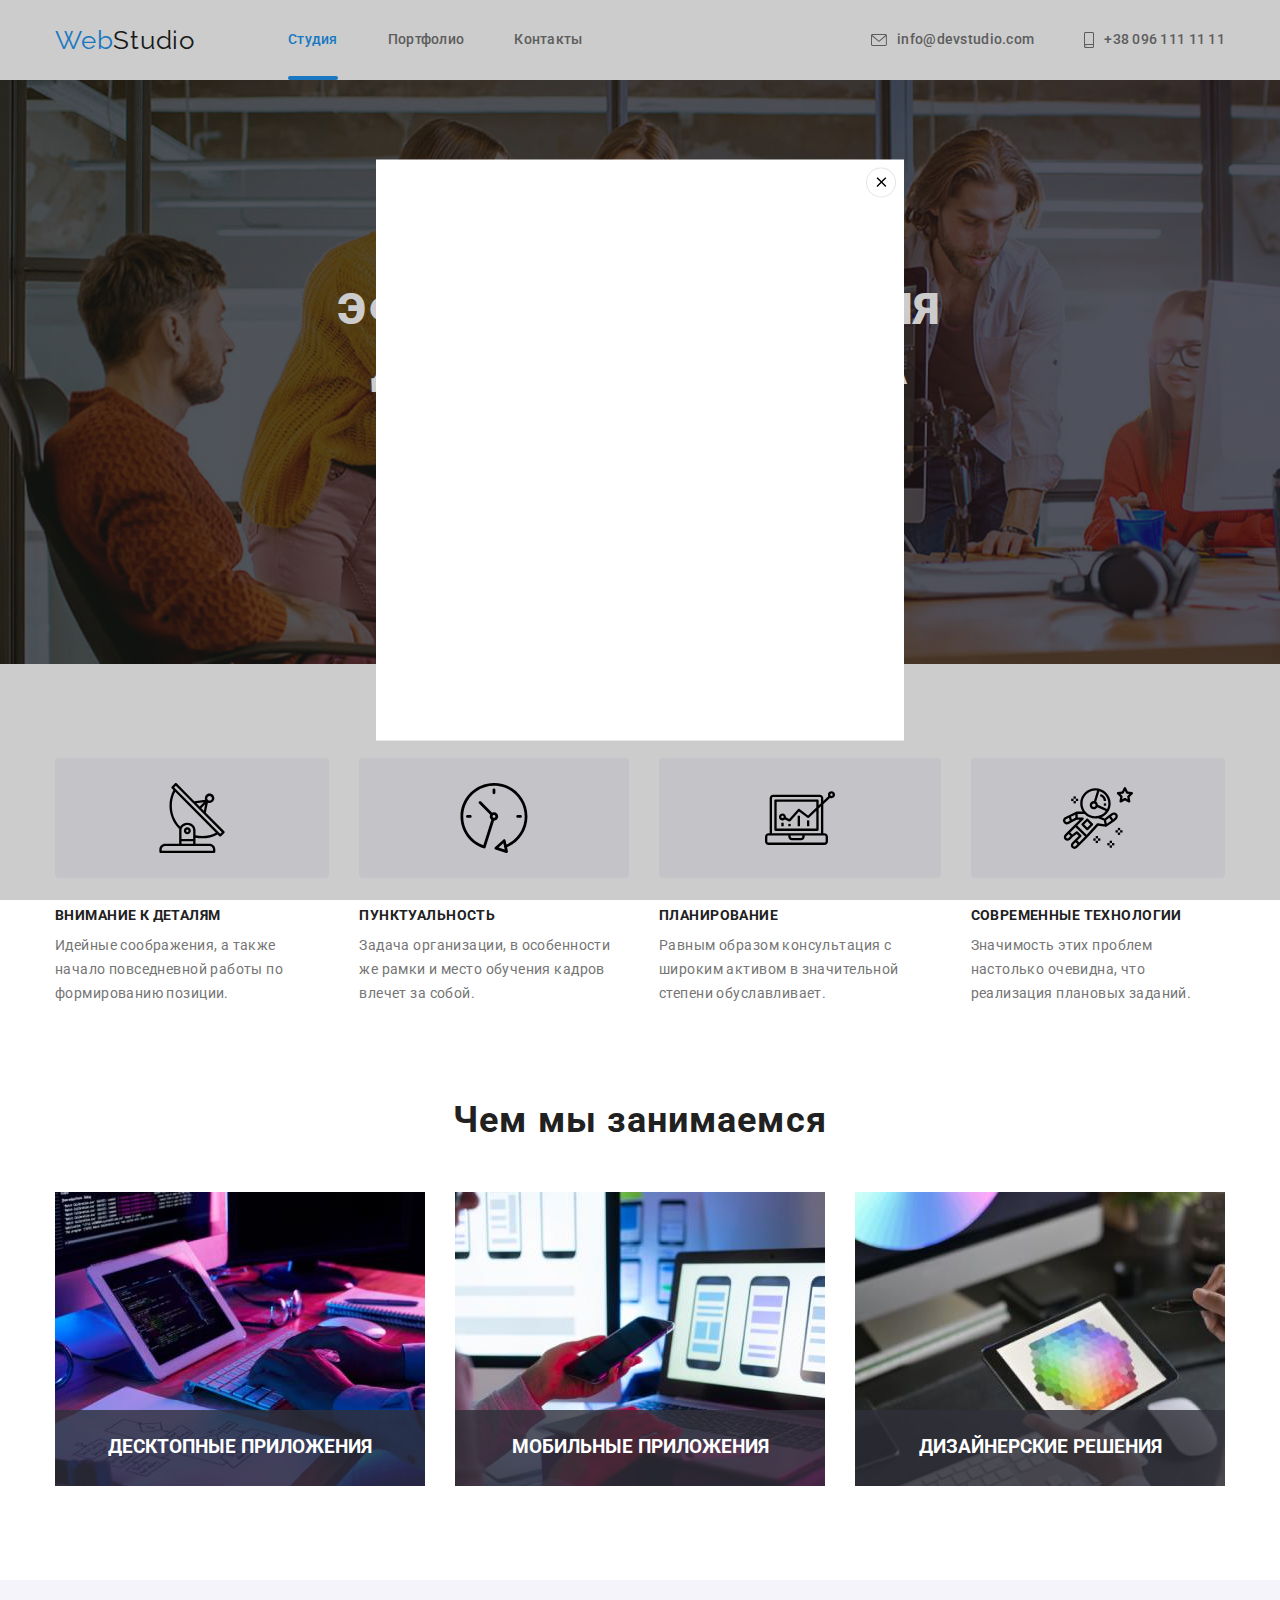
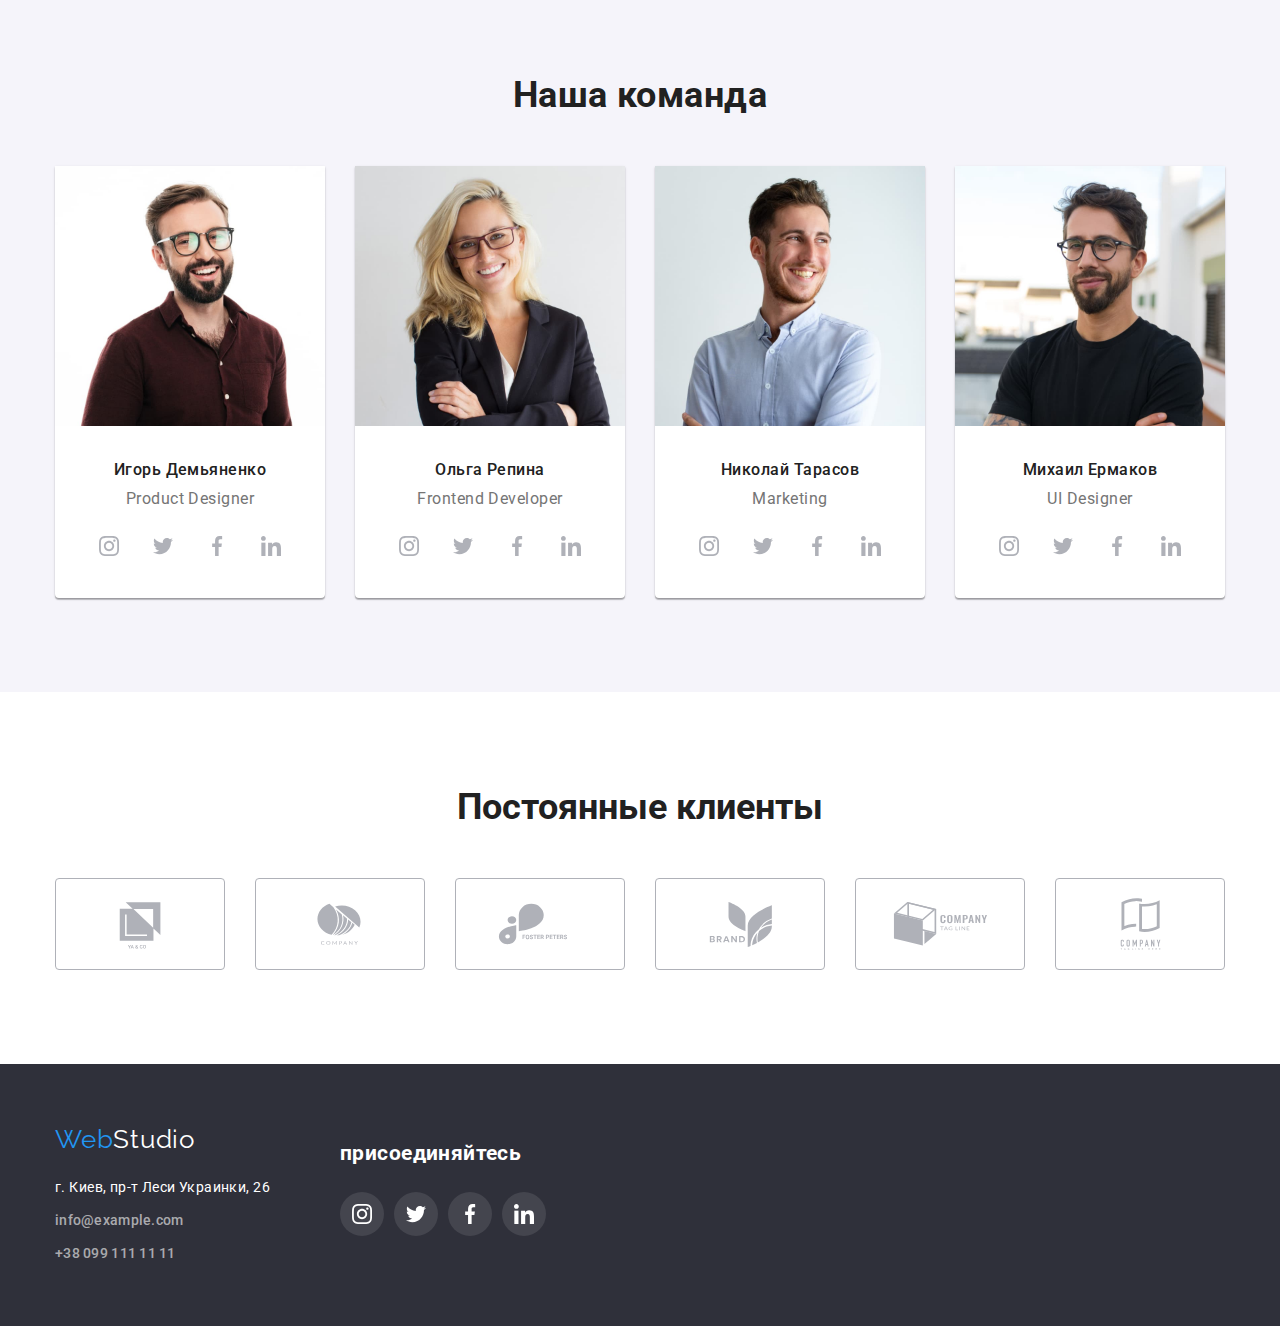
==== commit 77b29538: "1" ====
--- a/index.html
+++ b/index.html
@@ -18,7 +18,7 @@
         <nav class="navlist">
         <a class="logo" href="./index.html"><span class="logo-web">Web</span>Studio</a> 
         <ul class="social-links">
-                <li class="item"><a class="link" href="./index.html">Студия</a></li>
+                <li class="item"><a class="link current" href="./index.html">Студия</a></li>
                 <li class="item"><a class="link" href="./portfolio.html">Портфолио</a></li>
                 <li class="item"><a class="link" href="">Контакты</a></li>
             </ul>
--- a/css/styles.css
+++ b/css/styles.css
@@ -81,7 +81,28 @@
   line-height: 1.14;
   letter-spacing: 0.02em;
 }
-
+.link.current{
+  color: var(--color-link); 
+  
+  /*
+  border-bottom: 4px solid #2196f3;
+  border-radius: 2px; */
+}
+.current{
+  position: relative;
+}
+.current::after{
+  display: block;
+  left: 0;
+  bottom: 0;
+  content: "";
+  width: 100%;
+  height: 4px;
+  border-radius: 2px;
+  background: var(--color-link);
+  position: absolute;
+
+}
 /*меню навігації*/
 .all:hover,
 .all:focus,
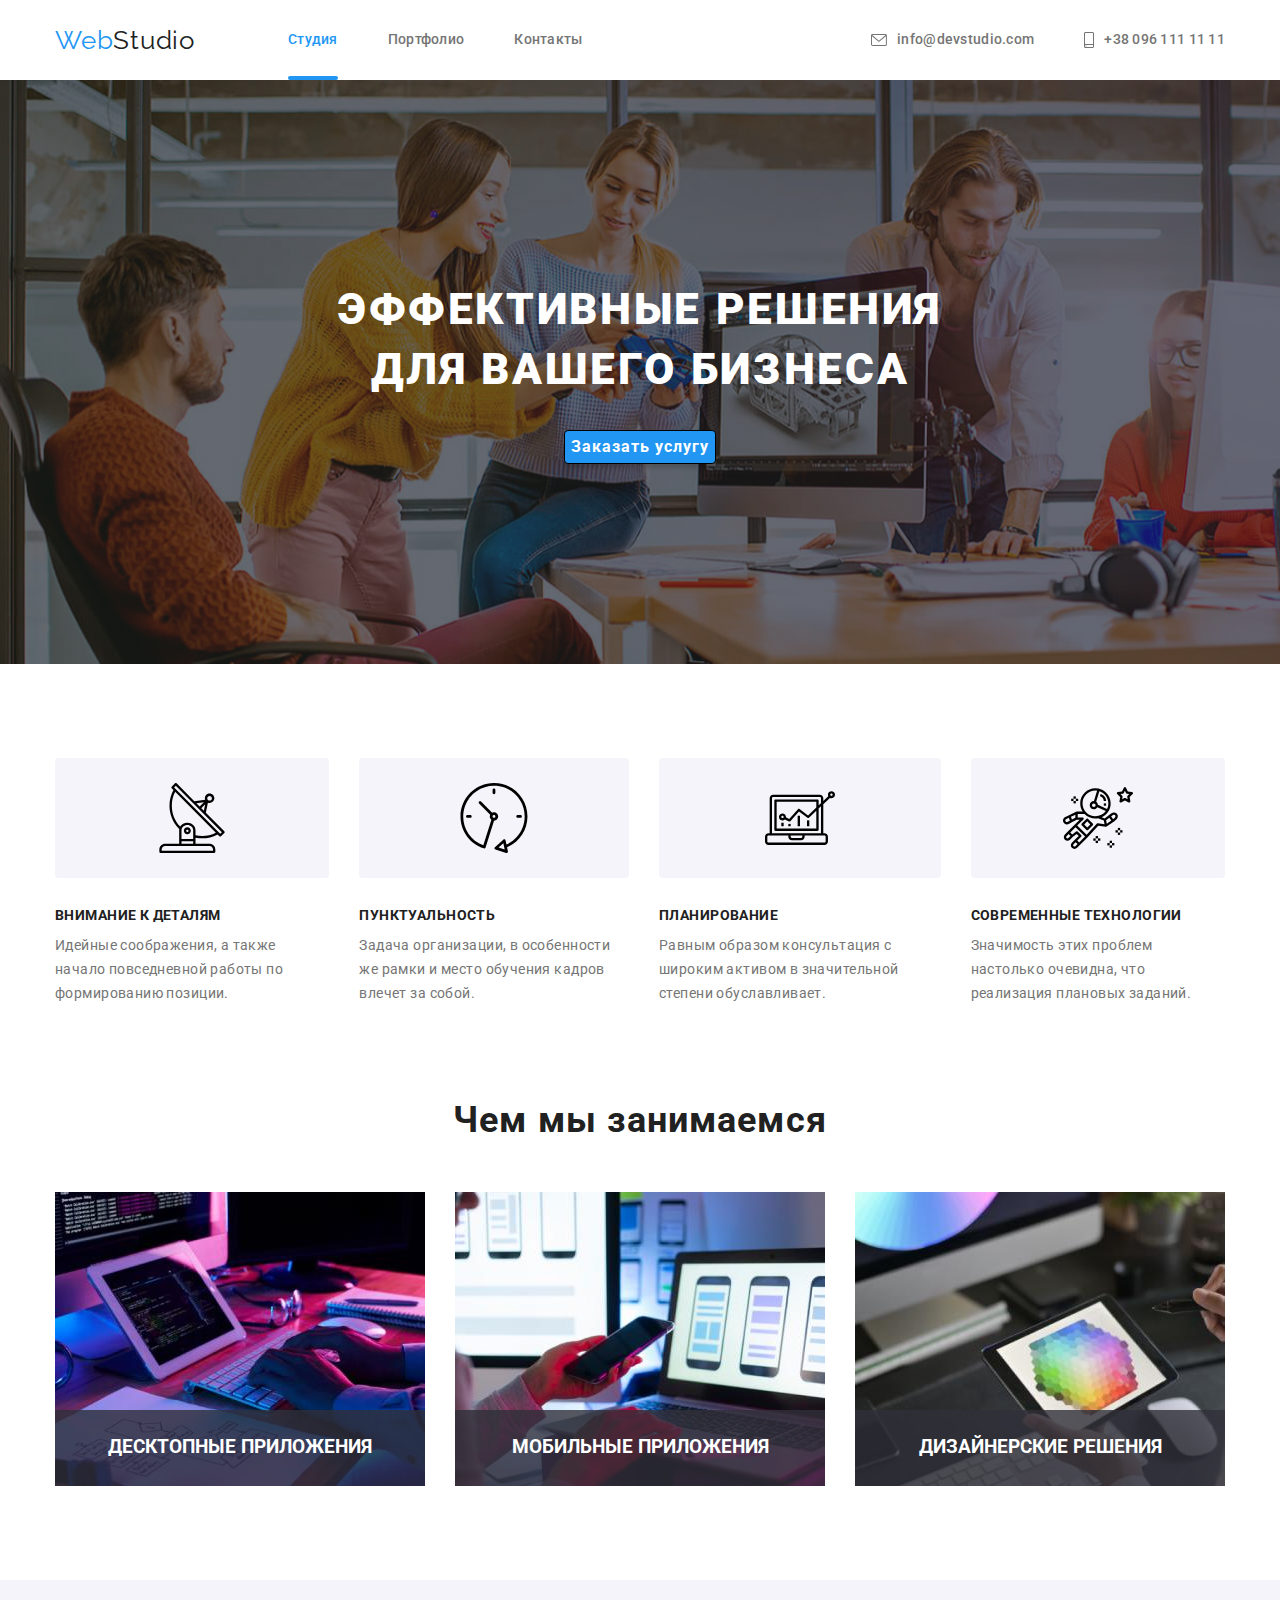
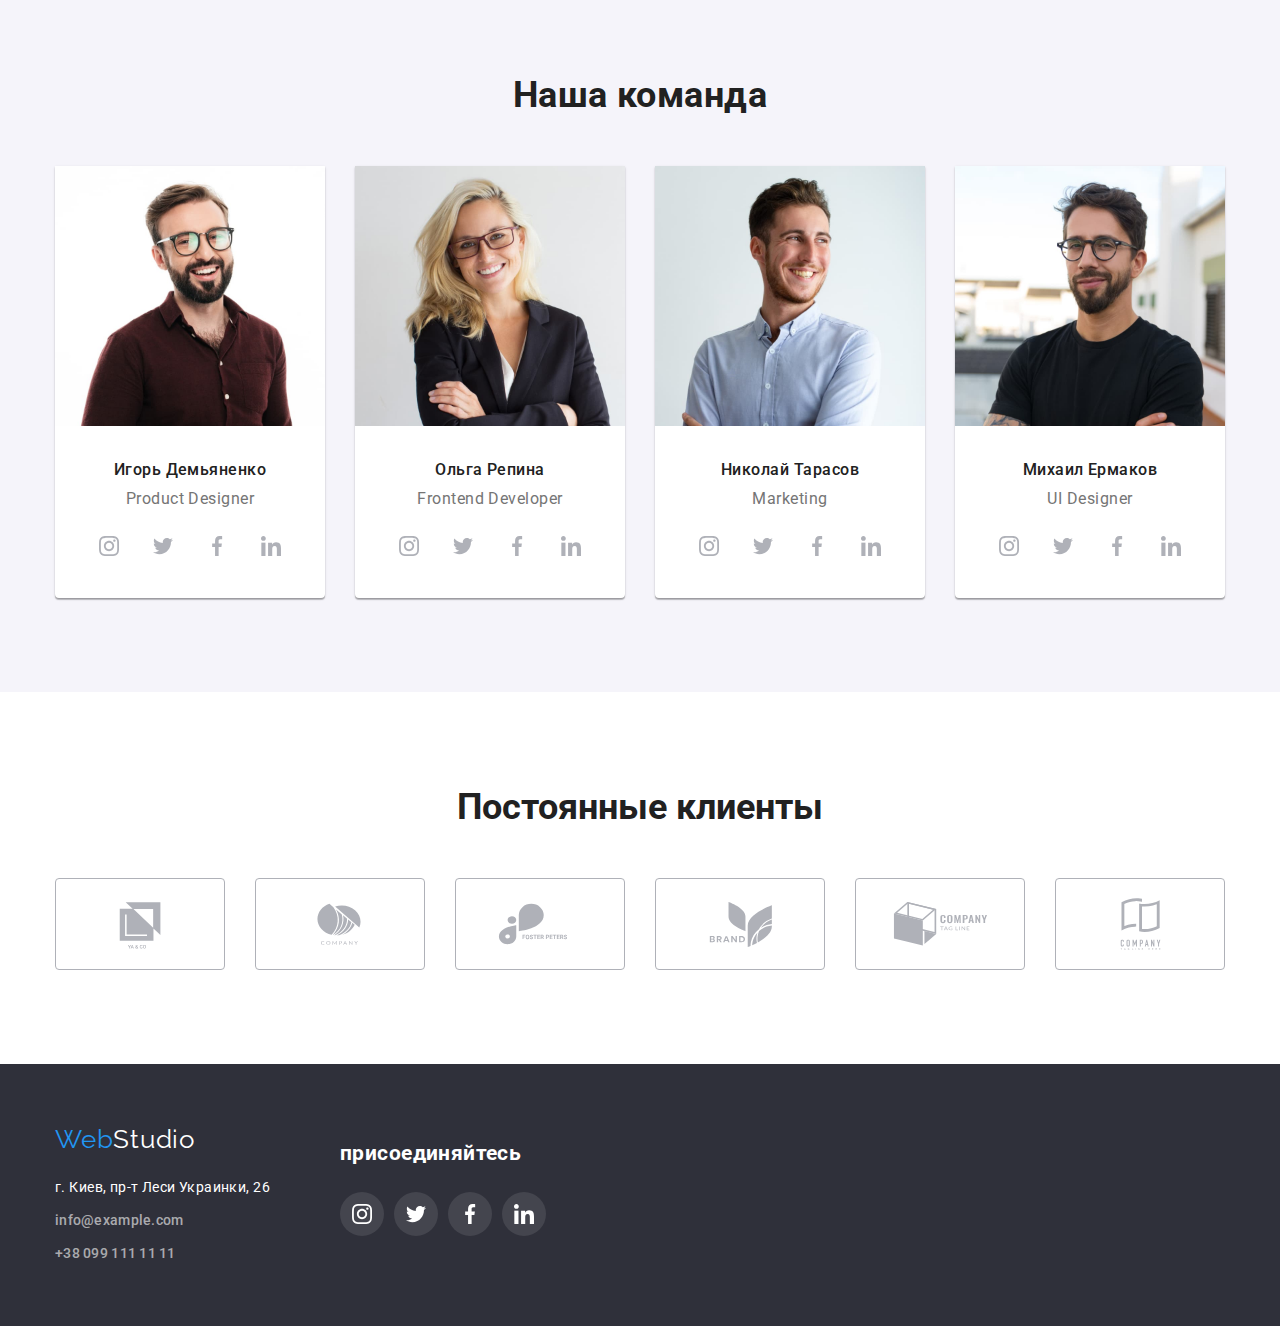
==== commit 51cbfa42: "Update index.html" ====
--- a/index.html
+++ b/index.html
@@ -43,7 +43,7 @@
             <h1 class="banner-text">
                 Эффективные решения для вашего бизнеса
             </h1>
-            <button class="button" type="button" data-modal-open>Заказать услугу</button>
+            <button data-modal-open class="button" type="button" >Заказать услугу</button>
         </div>
         
         </section>
@@ -381,9 +381,9 @@
     </div>
 </footer>
 <!--
-    
+    модальне вікно
 -->
-<div data-modal class="backdrop">
+<div data-modal class="backdrop is-hidden ">
     <div class="modal">
         <button data-modal-close class="close">
             <svg width="18px" height="18px">
@@ -392,7 +392,7 @@
         </button>
     </div>
 </div>
-<script src="./modal.js"></script>
+<script src="./js/modal.js"></script>
 </body>
 
 </html>
--- a/css/styles.css
+++ b/css/styles.css
@@ -506,12 +506,13 @@
   width: 100%;
   height: 100%;
   background: rgba(0, 0, 0, 0.2);
-  
+  opacity: 1;
+  visibility:visible;  
 }
 .backdrop.is-hidden{
   opacity: 0;
   pointer-events: none;
-  visibility: inherit;
+  visibility: hidden;
 }
 .modal{
   position: absolute;
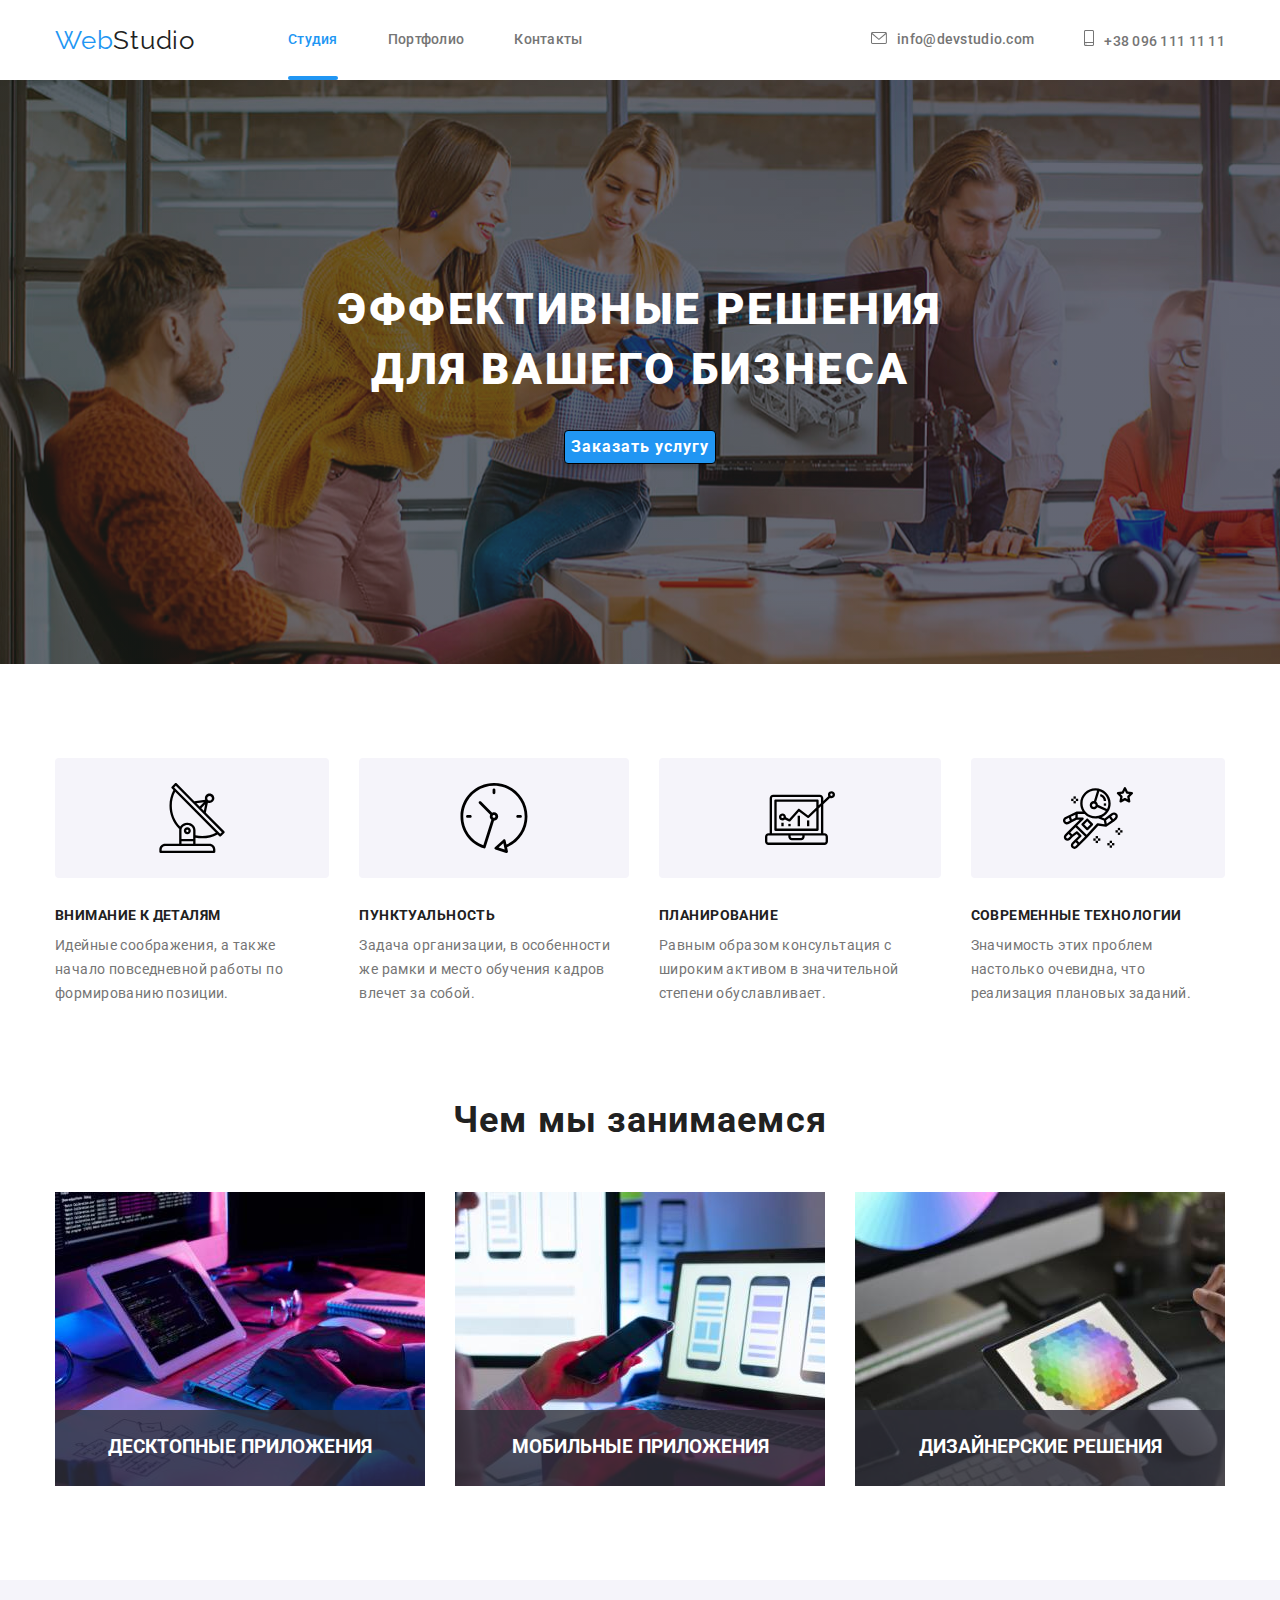
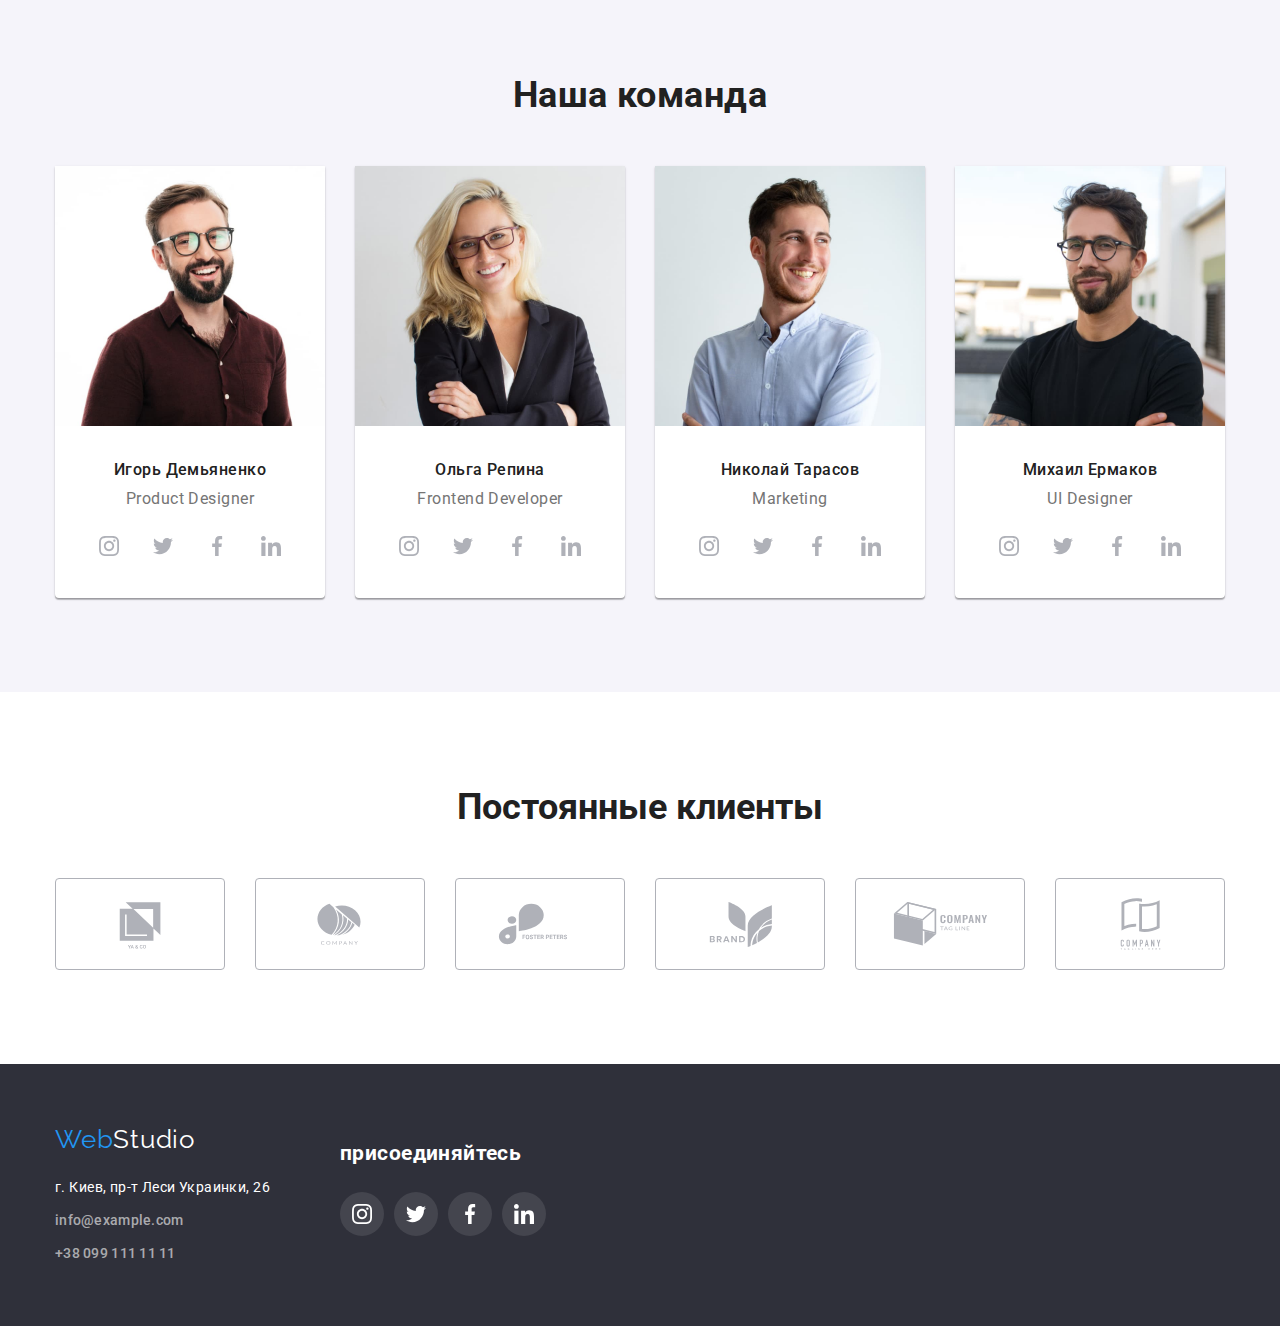
==== commit b8e7bb07: "end" ====
--- a/index.html
+++ b/index.html
@@ -25,12 +25,12 @@
         </nav>
         <ul class="contacts-link">
             <li class="item">
-                <a class="link links" href="mailto:info@devstudio.com">
+                <a class="link-item" href="mailto:info@devstudio.com">
                     <svg class="all" width="16px" height="12px">
                         <use href="./images/sprite.svg#icon-envelope"></use>
                     </svg>info@devstudio.com</a>
             </li>
-            <li class="item"><a class="link links" href="tel:+380961111111">
+            <li class="item"><a class="link-item" href="tel:+380961111111">
                 <svg class="all" width="10px" height="16px">
                     <use href="./images/sprite.svg#icon-smartphone"></use>
                 </svg>+38 096 111 11 11</a></li>
@@ -45,7 +45,19 @@
             </h1>
             <button data-modal-open class="button" type="button" >Заказать услугу</button>
         </div>
-        
+<!--
+    модальне вікно
+-->
+<div data-modal class="backdrop is-hidden">
+    <div class="modal">
+        <button data-modal-close class="close">
+            <svg width="18px" height="18px">
+                <use href="./images/sprite.svg#icon-close"></use>
+            </svg>
+        </button>
+    </div>
+</div>
+<!-- modal window-->        
         </section>
         <section class="section">
             <div class="container">
@@ -380,18 +392,7 @@
         </div>
     </div>
 </footer>
-<!--
-    модальне вікно
--->
-<div data-modal class="backdrop is-hidden ">
-    <div class="modal">
-        <button data-modal-close class="close">
-            <svg width="18px" height="18px">
-                <use href="./images/sprite.svg#icon-close"></use>
-            </svg>
-        </button>
-    </div>
-</div>
+
 <script src="./js/modal.js"></script>
 </body>
 
--- a/css/styles.css
+++ b/css/styles.css
@@ -6,6 +6,7 @@
   --color-w: #ffffff;
   --portfolo-button: #f5f4fa;
   --color-icon:#AFB1B8;
+  --cubic:cubic-bezier(0.4, 0, 0.2,1);
 }
 
 .body {
@@ -80,6 +81,10 @@
   font-size: 14px;
   line-height: 1.14;
   letter-spacing: 0.02em;
+  transition-property: color;
+  transition-duration: 250ms;
+  transition-timing-function: var(--cubic);
+
 }
 .link.current{
   color: var(--color-link); 
@@ -104,18 +109,23 @@
 
 }
 /*меню навігації*/
-.all:hover,
-.all:focus,
+
+.link-item:hover,
+.link-item:focus,
 .link:hover,
 .link:focus {
   color: var(--color-link);
   fill: var(--color-link);
 }
-.link:active {
-  color: red;
-}
-.links {
+.link-item{
+font-weight: 500;
+  font-size: 14px;
+  line-height: 1.14;
+  letter-spacing: 0.02em;
   color: var(--color-text);
+  transition-property: color, fill;
+  transition-duration: 250ms;
+  transition-timing-function: var(--cubic);
 }
 
 /*main*/
@@ -158,14 +168,15 @@
   box-shadow: 0px 4px 4px rgba(0, 0, 0, 0.15);
   display: block;
   text-align: center;
+  transition-property: border-radius, box-shadow;
+  transition-duration: 250ms;
+  transition-timing-function: var(--cubic);
 }
 .button:hover,
 .button:focus{
   color:var(--color-w);
   background-color: rgba(24, 140, 232, 1);
   border-radius: 0px;
-  transition: box-shadow 250ms cubic-bezier(0.4, 0, 0.2, 1);
-
 }
 /* buttons portfolio*/
 .portfolio-buttons {
@@ -194,14 +205,15 @@
   border: none;
   border-radius: 4px;
   padding: 6px 22px;
+  transition-property: background,color, box-shadow;
+  transition-duration: 250ms;
+  transition-timing-function: var(--cubic);
 }
 .buttons:hover,
 .buttons:focus {
   background: var(--color-link);
   color: var(--color-w);
   box-shadow: 0px 3px 1px rgba(0, 0, 0, 0.1), 0px 1px 2px rgba(0, 0, 0, 0.08), 0px 2px 2px rgba(0, 0, 0, 0.12);
-  transition: box-shadow 250ms cubic-bezier(0.4, 0, 0.2, 1);
-
 }
 /*portfolio*/
 /*чому ми і чим займаємось*/
@@ -326,7 +338,9 @@
   justify-content: center;
   align-items: center;
   fill: var(--color-icon);
-
+  transition-property: fill, background ;
+  transition-duration: 250ms;
+  transition-timing-function: var(--cubic);
 }
 .first-list:hover,
 .first-list:focus {
@@ -351,6 +365,9 @@
   border: 1px solid var(--color-icon);
   border-radius: 4px;
   fill: var(--color-icon);
+  transition-property: fill, border-color ;
+  transition-duration: 250ms;
+  transition-timing-function: var(--cubic);
 }
 .client:hover,
 .client:focus {
@@ -397,13 +414,14 @@
   align-items: center;
   background: rgba(255, 255, 255, 0.1);
   fill: var(--color-w);
+  transition-property: fill, background;
+  transition-duration: 250ms;
+  transition-timing-function: var(--cubic);
 }
 .footer-icons:hover,
 .footer-icons:focus {
   background: var(--color-link);
   fill: currentColor;
-  transition: box-shadow 250ms cubic-bezier(0.4, 0, 0.2, 1);
-
 }
 /*portfolio main*/
 .examples {
@@ -424,7 +442,6 @@
 .examples-item a:focus,
 .examples-item a:hover {
   box-shadow: 0px 1px 1px rgba(0, 0, 0, 0.12), 0px 4px 4px rgba(0, 0, 0, 0.06), 1px 4px 6px rgba(0, 0, 0, 0.16);
-  transition: box-shadow 250ms cubic-bezier(0.4, 0, 0.2, 1);
 }
 .examples-item a{
   display: block;
@@ -459,14 +476,10 @@
   position: relative;
   overflow: hidden;
 }
-.port-overlay:hover .description-text{
+.port-link:hover .description-text,
+.port-link:focus .description-text{
   transform: translateY(0);
 }
-/*
-.port-link{
-  transition: box-shadow 250ms cubic-bezier(0.4, 0, 0.2, 1);
-}
-*/
 .description-text{
   position: absolute;
   width: 100%;
@@ -480,24 +493,10 @@
   line-height: 1.55;
   letter-spacing: 0.03em;
   transform: translateY(100%);
-  transition: transform 250ms ease;
-}
-/*
-.label{
-  position: relative;
-}
-.title-img .title {
-  background: rgba(47, 48, 58, 0.8);
-  color: var(--color-w);
-  text-transform: uppercase;
-  text-align: center;
-  padding: 27px 0px;
-  position: absolute;
-  width: 100%;
-  bottom: 0px;
- }
-
-*/
+  transition-property: transform;
+  transition-duration: 250ms;
+  transition-timing-function: var(--cubic);
+}
 /*modal windows*/
 .backdrop  {
   position: fixed;
@@ -508,6 +507,10 @@
   background: rgba(0, 0, 0, 0.2);
   opacity: 1;
   visibility:visible;  
+
+  transition-property: opacity;
+    transition-duration: 250ms;
+    transition-timing-function: var(--cubic);
 }
 .backdrop.is-hidden{
   opacity: 0;
